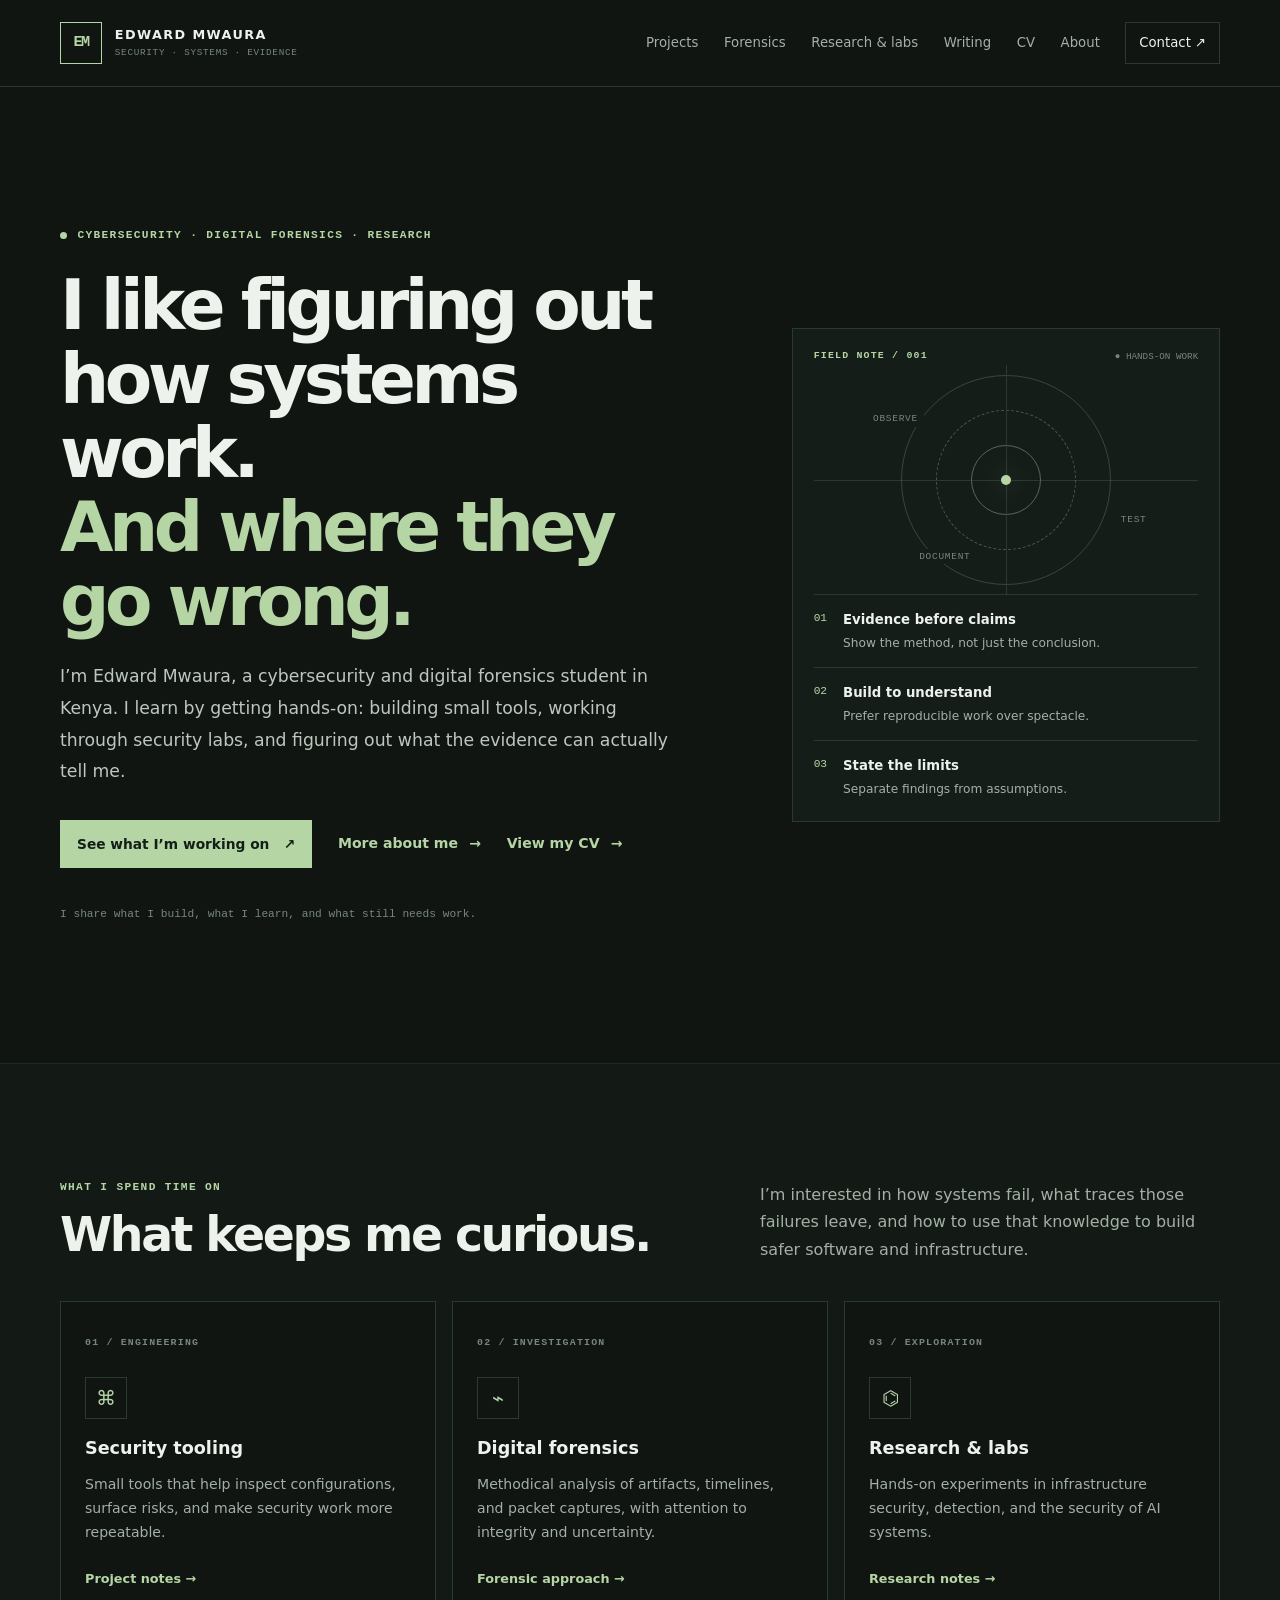
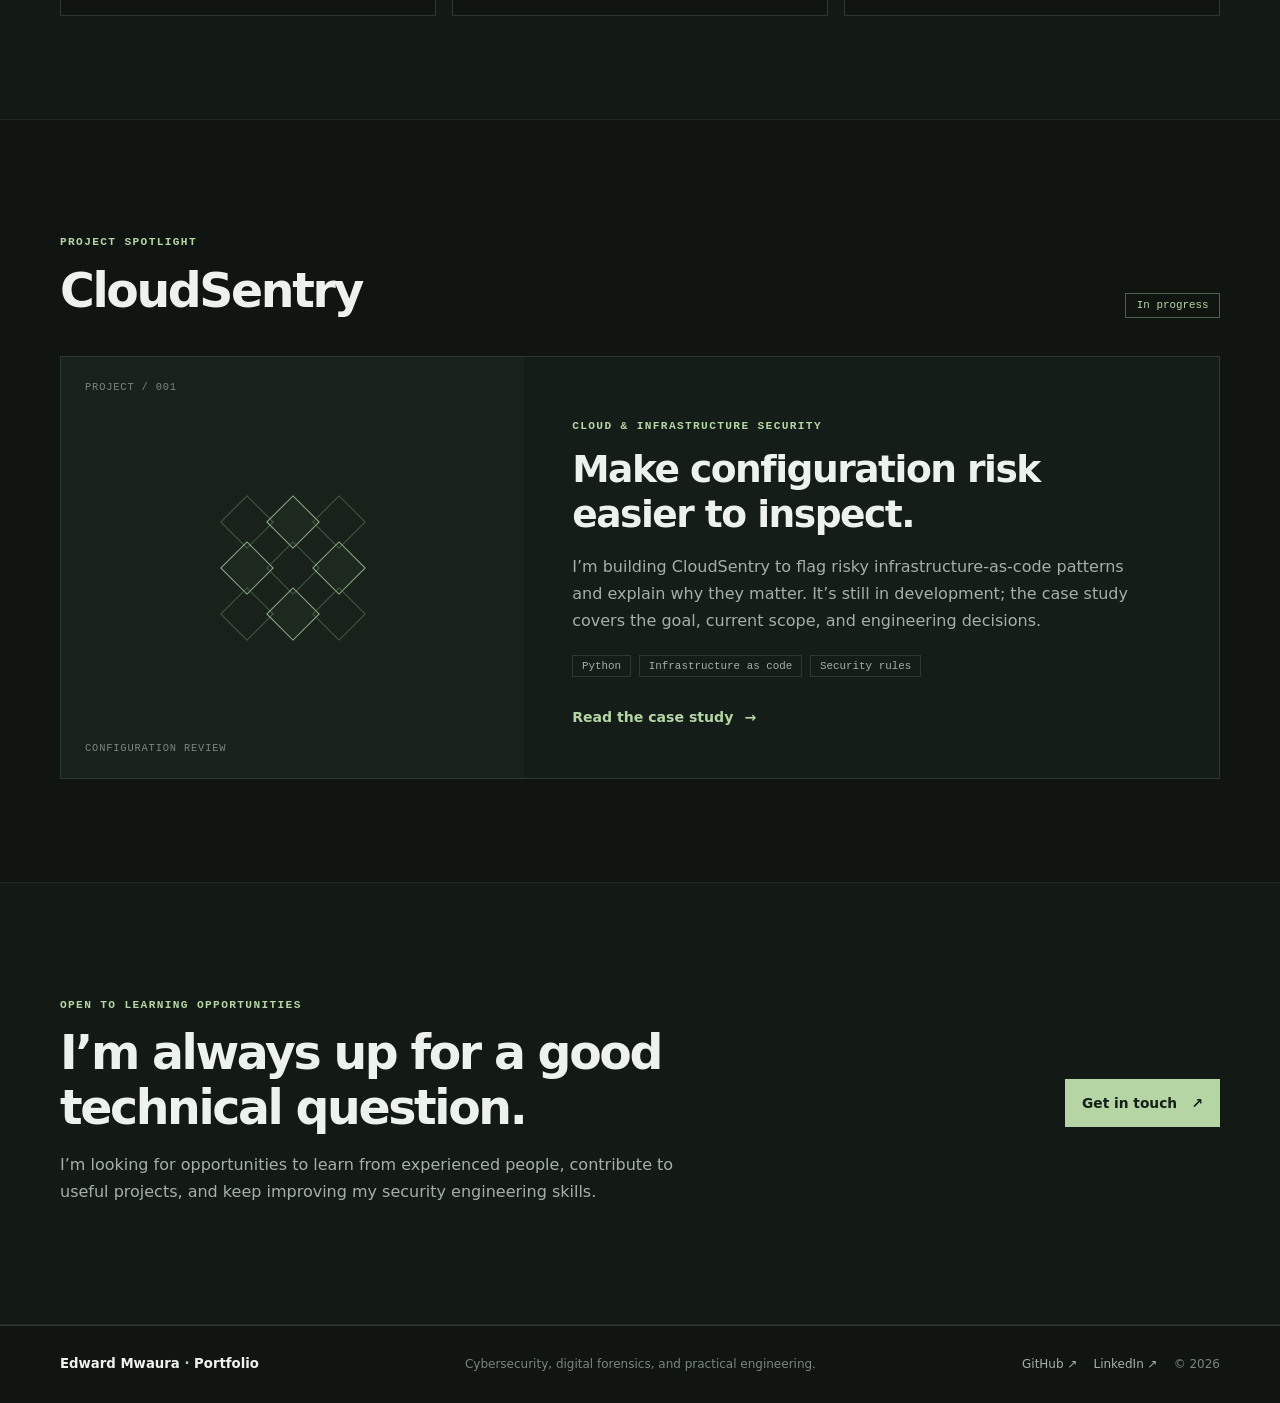
==== index.html @ 113e2002 "Make homepage introduction more personal" ====
<!doctype html>
<html lang="en">
<head>
  <meta charset="utf-8">
  <meta name="viewport" content="width=device-width, initial-scale=1">
  <meta name="theme-color" content="#101512">
  <meta name="description" content="Edward Mwaura — cybersecurity and digital forensics. Practical security engineering, evidence-led investigation, and documented learning.">
  <title>Edward Mwaura — Cybersecurity & Digital Forensics</title>
  <link rel="icon" href="./assets/favicon.svg" type="image/svg+xml">
  <link rel="stylesheet" href="./assets/css/site.css">
  <script src="./assets/js/site.js" defer></script>
</head>
<body>
  <a class="skip-link" href="#main">Skip to content</a>
  <header class="site-header">
    <div class="container nav-wrap">
      <a class="wordmark" href="./index.html" aria-label="Edward Mwaura home"><span class="wordmark-mark">EM</span><span>EDWARD MWAURA<small>SECURITY · SYSTEMS · EVIDENCE</small></span></a>
      <nav class="site-nav" aria-label="Main navigation">
        <a href="./projects/index.html">Projects</a><a href="./digital-forensics/index.html">Forensics</a><a href="./research/index.html">Research & labs</a><a href="./writing/index.html">Writing</a><a href="./resume.html">CV</a><a href="./about.html">About</a><a class="nav-contact" href="./contact.html">Contact <span aria-hidden="true">↗</span></a>
      </nav>
    </div>
  </header>
  <main id="main">
    <section class="hero container">
      <div class="hero-copy">
        <p class="eyebrow"><span class="status-dot"></span> CYBERSECURITY · DIGITAL FORENSICS · RESEARCH</p>
        <h1>I like figuring out how systems work.<br><span>And where they go wrong.</span></h1>
        <p class="hero-lede">I’m Edward Mwaura, a cybersecurity and digital forensics student in Kenya. I learn by getting hands-on: building small tools, working through security labs, and figuring out what the evidence can actually tell me.</p>
        <div class="hero-actions"><a class="button button-primary" href="./projects/index.html">See what I’m working on <span aria-hidden="true">↗</span></a><a class="text-link" href="./about.html">More about me <span aria-hidden="true">→</span></a><a class="text-link" href="./resume.html">View my CV <span aria-hidden="true">→</span></a></div>
        <p class="hero-note">I share what I build, what I learn, and what still needs work.</p>
      </div>
      <aside class="hero-aside" aria-label="Working principles">
        <div class="aside-top"><span class="eyebrow">FIELD NOTE / 001</span><span class="live-mark">● HANDS-ON WORK</span></div>
        <div class="signal-art" aria-hidden="true"><div class="signal-ring ring-one"></div><div class="signal-ring ring-two"></div><div class="signal-ring ring-three"></div><div class="signal-core"></div><span class="signal-label label-a">OBSERVE</span><span class="signal-label label-b">TEST</span><span class="signal-label label-c">DOCUMENT</span></div>
        <div class="principles"><div><span>01</span><p><strong>Evidence before claims</strong><small>Show the method, not just the conclusion.</small></p></div><div><span>02</span><p><strong>Build to understand</strong><small>Prefer reproducible work over spectacle.</small></p></div><div><span>03</span><p><strong>State the limits</strong><small>Separate findings from assumptions.</small></p></div></div>
      </aside>
    </section>
    <section class="section section-quiet"><div class="container">
      <div class="section-heading"><div><p class="eyebrow">WHAT I SPEND TIME ON</p><h2>What keeps me curious.</h2></div><p class="section-intro">I’m interested in how systems fail, what traces those failures leave, and how to use that knowledge to build safer software and infrastructure.</p></div>
      <div class="focus-grid">
        <article class="focus-card"><span class="card-index">01 / ENGINEERING</span><div class="focus-icon" aria-hidden="true">⌘</div><h3>Security tooling</h3><p>Small tools that help inspect configurations, surface risks, and make security work more repeatable.</p><a href="./projects/index.html">Project notes <span aria-hidden="true">→</span></a></article>
        <article class="focus-card"><span class="card-index">02 / INVESTIGATION</span><div class="focus-icon" aria-hidden="true">⌁</div><h3>Digital forensics</h3><p>Methodical analysis of artifacts, timelines, and packet captures, with attention to integrity and uncertainty.</p><a href="./digital-forensics/index.html">Forensic approach <span aria-hidden="true">→</span></a></article>
        <article class="focus-card"><span class="card-index">03 / EXPLORATION</span><div class="focus-icon" aria-hidden="true">⌬</div><h3>Research & labs</h3><p>Hands-on experiments in infrastructure security, detection, and the security of AI systems.</p><a href="./research/index.html">Research notes <span aria-hidden="true">→</span></a></article>
      </div>
    </div></section>
    <section class="section container"><div class="section-heading"><div><p class="eyebrow">PROJECT SPOTLIGHT</p><h2>CloudSentry</h2></div><span class="pill pill-progress">In progress</span></div>
      <div class="project-feature"><div class="feature-index"><span>PROJECT / 001</span><div class="feature-symbol" aria-hidden="true"><span></span><span></span><span></span><span></span><span></span><span></span><span></span><span></span><span></span></div><span>CONFIGURATION REVIEW</span></div><div class="feature-copy"><p class="eyebrow">CLOUD & INFRASTRUCTURE SECURITY</p><h3>Make configuration risk easier to inspect.</h3><p>I’m building CloudSentry to flag risky infrastructure-as-code patterns and explain why they matter. It’s still in development; the case study covers the goal, current scope, and engineering decisions.</p><div class="tag-list"><span>Python</span><span>Infrastructure as code</span><span>Security rules</span></div><a class="text-link" href="./projects/cloudsentry.html">Read the case study <span aria-hidden="true">→</span></a></div></div>
    </section>
    <section class="section section-quiet"><div class="container closing-band"><div><p class="eyebrow">OPEN TO LEARNING OPPORTUNITIES</p><h2>I’m always up for a good technical question.</h2><p>I’m looking for opportunities to learn from experienced people, contribute to useful projects, and keep improving my security engineering skills.</p></div><a class="button button-primary" href="./contact.html">Get in touch <span aria-hidden="true">↗</span></a></div></section>
  </main>
  <footer class="site-footer"><div class="container footer-inner"><a class="footer-name" href="./index.html">Edward Mwaura <span>·</span> Portfolio</a><p>Cybersecurity, digital forensics, and practical engineering.</p><div class="footer-links"><a href="https://github.com/HuginnsHammer" rel="me">GitHub ↗</a><a href="https://www.linkedin.com/in/edwardmugo" rel="me">LinkedIn ↗</a><span>© <span data-year>2026</span></span></div></div></footer>
</body>
</html>
---- assets/css/site.css ----
:root{color-scheme:dark;--bg:#101512;--panel:#151d18;--panel-2:#1a241e;--line:#2b3930;--text:#edf2ec;--muted:#a4b0a6;--quiet:#78877c;--accent:#b5d5a5;--accent-strong:#d3e9c6;--ink:#142017;--max:1160px;--radius:4px;--font:ui-sans-serif,system-ui,-apple-system,BlinkMacSystemFont,"Segoe UI",sans-serif;--mono:ui-monospace,SFMono-Regular,Consolas,"Liberation Mono",monospace}*{box-sizing:border-box}html{scroll-behavior:smooth;scroll-padding-top:6rem}body{margin:0;background:var(--bg);color:var(--text);font-family:var(--font);font-size:16px;line-height:1.7;-webkit-font-smoothing:antialiased}a{color:var(--accent);text-decoration-thickness:1px;text-underline-offset:4px}a:hover{color:var(--accent-strong)}a:focus-visible,button:focus-visible{outline:3px solid var(--accent);outline-offset:4px}.container{width:min(calc(100% - 3rem),var(--max));margin-inline:auto}.skip-link{position:absolute;left:1rem;top:-5rem;z-index:100;background:var(--accent);color:var(--ink);padding:.7rem 1rem}.skip-link:focus{top:1rem}.site-header{border-bottom:1px solid var(--line);background:rgba(16,21,18,.96)}.nav-wrap{min-height:86px;display:flex;align-items:center;justify-content:space-between;gap:2rem}.wordmark{display:flex;align-items:center;gap:.8rem;text-decoration:none;color:var(--text);font-size:.8rem;font-weight:800;letter-spacing:.11em;line-height:1.4}.wordmark-mark{display:grid;place-items:center;width:42px;height:42px;border:1px solid var(--accent);color:var(--accent);font-family:var(--mono);font-size:.95rem;letter-spacing:-.1em}.wordmark small{display:block;margin-top:.25rem;color:var(--quiet);font-family:var(--mono);font-size:.58rem;font-weight:500;letter-spacing:.08em}.site-nav{display:flex;align-items:center;gap:clamp(.8rem,2vw,1.6rem);flex-wrap:wrap}.site-nav a{font-size:.83rem;color:var(--muted);text-decoration:none;white-space:nowrap}.site-nav a:hover,.site-nav a[aria-current=page]{color:var(--accent)}.site-nav .nav-contact{border:1px solid var(--line);padding:.55rem .8rem;color:var(--text)}.hero{display:grid;grid-template-columns:minmax(0,1.2fr) minmax(300px,.8fr);gap:clamp(3rem,7vw,7rem);align-items:center;padding-block:clamp(5rem,10vw,8.5rem)}.eyebrow,.card-index{font-family:var(--mono);font-size:.7rem;letter-spacing:.12em;color:var(--accent);font-weight:600}.hero .eyebrow{display:flex;align-items:center;gap:.65rem}.status-dot{width:7px;height:7px;border-radius:50%;background:var(--accent);display:inline-block}.hero h1{font-size:clamp(2.8rem,5.4vw,5rem);line-height:1.07;letter-spacing:-.065em;font-weight:650;margin:1.5rem 0 1.35rem}.hero h1 span{color:var(--accent)}.hero-lede{max-width:620px;color:#bdc7be;font-size:1.08rem;line-height:1.85}.hero-actions{display:flex;align-items:center;gap:1.6rem;flex-wrap:wrap;margin-top:2rem}.button{display:inline-flex;align-items:center;justify-content:center;gap:.9rem;min-height:48px;padding:.7rem 1rem;border:1px solid var(--line);text-decoration:none;font-size:.86rem;font-weight:700}.button-primary{background:var(--accent);color:var(--ink);border-color:var(--accent)}.button-primary:hover{background:var(--accent-strong);color:var(--ink)}.text-link{display:inline-flex;gap:.7rem;align-items:center;font-size:.88rem;font-weight:650;text-decoration:none}.hero-note{font-family:var(--mono);font-size:.7rem;color:var(--quiet);margin-top:2.3rem;max-width:450px}.hero-aside{border:1px solid var(--line);background:var(--panel);padding:1.2rem 1.3rem 1.35rem;position:relative;overflow:hidden}.aside-top{display:flex;align-items:center;justify-content:space-between;gap:1rem}.aside-top .eyebrow{font-size:.62rem}.live-mark{font-family:var(--mono);font-size:.58rem;color:var(--quiet)}.signal-art{height:230px;position:relative;display:grid;place-items:center;border-bottom:1px solid var(--line);overflow:hidden}.signal-art:before,.signal-art:after{content:"";position:absolute;background:var(--line)}.signal-art:before{height:1px;left:0;right:0;top:50%}.signal-art:after{width:1px;top:0;bottom:0;left:50%}.signal-ring{position:absolute;aspect-ratio:1;border:1px solid #526a55;border-radius:50%}.ring-one{width:70px}.ring-two{width:140px;border-style:dashed;opacity:.8}.ring-three{width:210px;opacity:.55}.signal-core{width:10px;height:10px;background:var(--accent);border-radius:50%;z-index:1;box-shadow:0 0 24px #b5d5a555}.signal-label{position:absolute;font: .59rem var(--mono);letter-spacing:.08em;color:var(--quiet);background:var(--panel);padding:.15rem .35rem;z-index:2}.label-a{top:20%;left:14%}.label-b{top:64%;right:12%}.label-c{bottom:13%;left:26%}.principles>div{display:flex;gap:1rem;padding:.85rem 0;border-bottom:1px solid var(--line)}.principles>div:last-child{border-bottom:0;padding-bottom:0}.principles>div>span{font: .7rem var(--mono);color:var(--accent);padding-top:.2rem}.principles p{margin:0}.principles strong,.principles small{display:block}.principles strong{font-size:.83rem;font-weight:650}.principles small{color:var(--muted);font-size:.76rem;margin-top:.1rem}.section{padding-block:clamp(4rem,8vw,7rem)}.section-quiet{background:#131a15;border-block:1px solid #202a23}.section-heading{display:flex;align-items:end;justify-content:space-between;gap:2rem;margin-bottom:2.4rem}.section-heading h2,.closing-band h2,.page-title{font-size:clamp(2rem,3.7vw,3.25rem);line-height:1.15;letter-spacing:-.05em;margin:.5rem 0 0;font-weight:620}.section-intro{max-width:460px;color:var(--muted);margin:0}.focus-grid{display:grid;grid-template-columns:repeat(3,minmax(0,1fr));gap:1rem}.focus-card{border:1px solid var(--line);padding:1.5rem;background:var(--bg);min-height:280px}.card-index{font-size:.62rem;color:var(--quiet)}.focus-icon{display:grid;place-items:center;width:42px;height:42px;margin:1.5rem 0 .9rem;border:1px solid var(--line);color:var(--accent);font:1.25rem var(--mono)}.focus-card h3{margin:0;font-size:1.1rem}.focus-card p{font-size:.88rem;color:var(--muted);margin:.6rem 0 1.2rem}.focus-card a{font-size:.8rem;text-decoration:none;font-weight:650}.pill{display:inline-flex;padding:.35rem .65rem;border:1px solid var(--line);font: .68rem var(--mono);white-space:nowrap}.pill-progress{color:var(--accent);border-color:#496347}.project-feature{display:grid;grid-template-columns:.8fr 1.2fr;border:1px solid var(--line);background:var(--panel)}.feature-index{display:flex;flex-direction:column;justify-content:space-between;min-height:320px;padding:1.5rem;background:#18221b;color:var(--quiet);font: .65rem var(--mono);letter-spacing:.08em}.feature-symbol{display:grid;grid-template-columns:repeat(3,38px);gap:8px;align-content:center;justify-content:center;flex:1}.feature-symbol span{width:38px;height:38px;border:1px solid #526b53;transform:rotate(45deg);opacity:.8}.feature-symbol span:nth-child(2n){border-color:var(--accent);background:#b5d5a50b}.feature-copy{padding:clamp(1.5rem,4vw,3rem)}.feature-copy h3{font-size:clamp(1.6rem,3vw,2.35rem);line-height:1.2;letter-spacing:-.04em;margin:.6rem 0 1rem;max-width:500px}.feature-copy>p:not(.eyebrow){color:var(--muted);max-width:580px}.tag-list{display:flex;gap:.5rem;flex-wrap:wrap;margin:1.3rem 0 1.6rem}.tag-list span{border:1px solid var(--line);padding:.25rem .55rem;color:var(--muted);font: .68rem var(--mono)}.closing-band{display:flex;justify-content:space-between;align-items:center;gap:3rem}.closing-band>div{max-width:700px}.closing-band p:not(.eyebrow){color:var(--muted);max-width:650px}.site-footer{border-top:1px solid var(--line);padding:1.7rem 0}.footer-inner{display:flex;justify-content:space-between;align-items:center;gap:1rem;flex-wrap:wrap}.footer-name{color:var(--text);text-decoration:none;font-size:.83rem;font-weight:700}.footer-name span{color:var(--accent)}.footer-inner p,.footer-links{color:var(--quiet);font-size:.75rem;margin:0}.footer-links{display:flex;gap:1rem;align-items:center}.footer-links a{color:var(--muted);text-decoration:none}.page-hero{padding-block:clamp(4rem,8vw,7rem) 3rem;border-bottom:1px solid var(--line)}.page-hero .eyebrow{margin:0}.page-title{max-width:850px;margin:.8rem 0 1.2rem;font-size:clamp(2.5rem,5.2vw,4.5rem)}.page-lede{font-size:1.05rem;max-width:760px;color:var(--muted);line-height:1.85}.breadcrumb{font: .7rem var(--mono);color:var(--quiet);margin-bottom:1.2rem}.breadcrumb a{color:var(--muted)}.content-section{padding-block:3rem 5rem}.content-grid{display:grid;grid-template-columns:minmax(0,1.6fr) minmax(230px,.7fr);gap:clamp(2rem,6vw,5rem)}.prose{max-width:760px}.prose h2{font-size:1.55rem;letter-spacing:-.035em;margin:2.5rem 0 .75rem}.prose h2:first-child{margin-top:0}.prose h3{font-size:1.1rem;margin:1.8rem 0 .5rem}.prose p,.prose li{color:#bac5bc}.prose ul,.prose ol{padding-left:1.3rem}.prose li{padding:.2rem 0}.prose strong{color:var(--text)}.note-box,.side-card{border:1px solid var(--line);background:var(--panel);padding:1.2rem}.note-box{border-left:2px solid var(--accent);margin:1.5rem 0}.note-box p{margin:.25rem 0;color:var(--muted);font-size:.9rem}.note-box strong{color:var(--text)}.side-card{margin-bottom:1rem}.side-card h3{font: .68rem var(--mono);letter-spacing:.1em;color:var(--accent);margin:0 0 .8rem}.side-card p,.side-card li{font-size:.84rem;color:var(--muted)}.side-card ul{padding-left:1.1rem;margin:.4rem 0}.side-card a{overflow-wrap:anywhere}.listing{display:grid;gap:1rem}.listing-card{display:grid;grid-template-columns:minmax(0,1fr) auto;gap:1.5rem;padding:1.5rem;border:1px solid var(--line);background:var(--panel);align-items:start}.listing-card h2{font-size:1.25rem;letter-spacing:-.025em;margin:.35rem 0}.listing-card p{color:var(--muted);margin:.4rem 0 1rem;font-size:.9rem;max-width:720px}.listing-card .text-link{font-size:.8rem}.meta-line{font: .66rem var(--mono);letter-spacing:.06em;color:var(--quiet)}.status-note{font: .65rem var(--mono);color:var(--accent);border:1px solid #496347;padding:.3rem .5rem;white-space:nowrap}.two-col{display:grid;grid-template-columns:repeat(2,minmax(0,1fr));gap:1rem}.simple-card{padding:1.5rem;border:1px solid var(--line);background:var(--panel)}.simple-card h2,.simple-card h3{margin:.5rem 0;font-size:1.15rem}.simple-card p{font-size:.9rem;color:var(--muted)}.contact-list{display:grid;gap:.75rem;margin-top:2rem}.contact-row{display:flex;justify-content:space-between;align-items:center;gap:1rem;padding:1rem 1.1rem;border:1px solid var(--line);background:var(--panel);text-decoration:none}.contact-row strong{color:var(--text)}.contact-row span{color:var(--quiet);font: .7rem var(--mono)}.contact-row:hover{border-color:var(--accent)}.plain-list{list-style:none;padding:0!important}.plain-list li{border-bottom:1px solid var(--line);padding:.75rem 0}.plain-list li:last-child{border:0}.muted{color:var(--muted)}.small-note{font-size:.8rem;color:var(--quiet)}.rule{border:0;border-top:1px solid var(--line);margin:2rem 0}.page-end{padding:2rem 0 4rem}.page-end a{font-size:.85rem}.sr-only{position:absolute;width:1px;height:1px;padding:0;margin:-1px;overflow:hidden;clip:rect(0,0,0,0);white-space:nowrap;border:0}
@media(max-width:900px){.nav-wrap{align-items:flex-start;padding-block:1rem;flex-direction:column;gap:.8rem}.site-nav{gap:.7rem 1.1rem}.hero{grid-template-columns:1fr;gap:2.5rem;padding-block:4.5rem}.hero-aside{max-width:600px}.section-heading{align-items:flex-start;flex-direction:column;gap:.8rem}.project-feature{grid-template-columns:.55fr 1fr}.feature-index{min-height:300px}.content-grid{grid-template-columns:1fr}.content-aside{display:grid;grid-template-columns:repeat(2,minmax(0,1fr));gap:1rem}.side-card{margin:0}}
@media(max-width:620px){.container{width:min(calc(100% - 2rem),var(--max))}.wordmark{font-size:.72rem}.wordmark small{font-size:.52rem}.site-nav{gap:.6rem .9rem}.site-nav a{font-size:.78rem}.site-nav .nav-contact{padding:.35rem .5rem}.hero{padding-block:3.5rem}.hero h1{font-size:clamp(2.45rem,11vw,3.7rem)}.hero-lede{font-size:1rem}.hero-actions{align-items:flex-start;flex-direction:column;gap:1rem}.signal-art{height:200px}.focus-grid,.two-col{grid-template-columns:1fr}.focus-card{min-height:0}.project-feature{grid-template-columns:1fr}.feature-index{min-height:190px}.feature-symbol{grid-template-columns:repeat(3,28px);gap:7px}.feature-symbol span{width:28px;height:28px}.closing-band{align-items:flex-start;flex-direction:column;gap:1rem}.footer-inner{align-items:flex-start;flex-direction:column}.content-aside{grid-template-columns:1fr}.listing-card{grid-template-columns:1fr;gap:.7rem}.listing-card .status-note{justify-self:start}.page-title{font-size:clamp(2.4rem,10vw,3.5rem)}.contact-row{align-items:flex-start;flex-direction:column;gap:.3rem}}
@media(prefers-reduced-motion:reduce){html{scroll-behavior:auto}*,*::before,*::after{animation-duration:.01ms!important;animation-iteration-count:1!important;transition-duration:.01ms!important}}
@media(forced-colors:active){.button-primary{border:2px solid ButtonText}.signal-ring,.focus-icon,.wordmark-mark{border:1px solid CanvasText}}

/* CV page and clean print layout */
.resume-actions{display:flex;gap:.75rem;flex-wrap:wrap;margin:1.5rem 0 2rem}.resume-header{border-bottom:1px solid var(--line);padding-bottom:1.5rem;margin-bottom:1.5rem}.resume-header h1{font-size:clamp(2.5rem,5vw,4rem);line-height:1.05;letter-spacing:-.06em;margin:.4rem 0}.resume-subtitle{color:var(--accent);font-weight:600}.resume-meta{display:flex;flex-wrap:wrap;gap:.5rem 1.2rem;color:var(--muted);font-size:.85rem}.resume-section{margin:2rem 0}.resume-section h2{font-size:1rem;text-transform:uppercase;letter-spacing:.1em;color:var(--accent);border-bottom:1px solid var(--line);padding-bottom:.55rem}.resume-item{margin:1rem 0}.resume-item h3{margin:0;font-size:1rem}.resume-item p{margin:.25rem 0;color:var(--muted)}.resume-tags{display:flex;flex-wrap:wrap;gap:.5rem}.resume-tags span{border:1px solid var(--line);padding:.25rem .55rem;font-size:.8rem;color:var(--muted)}.print-only{display:none}
@media print{ :root{color-scheme:light;--bg:#fff;--panel:#fff;--panel-2:#fff;--line:#cbd2cc;--text:#172019;--muted:#39453c;--quiet:#526056;--accent:#244b2c;--accent-strong:#244b2c;--ink:#fff}body{background:#fff;color:#172019;font-size:10.5pt;line-height:1.45;-webkit-print-color-adjust:exact;print-color-adjust:exact}.site-header,.site-footer,.skip-link,.resume-actions,.page-hero .eyebrow{display:none!important}.container{width:100%;max-width:none}.page-hero{padding:0;border:0}.page-title{font-size:24pt}.page-lede{font-size:10.5pt;color:#39453c}.content-section{padding:0}.content-grid{display:block}.resume-header{padding-bottom:.6rem;margin-bottom:.6rem}.resume-header h1{font-size:26pt}.resume-section{margin:1rem 0}.resume-section h2{font-size:10pt}.resume-item{margin:.6rem 0;break-inside:avoid}.resume-tags span{padding:.1rem .3rem}.print-only{display:block}a{color:#172019;text-decoration:none}a[href^="http"]:after{content:""}ul{margin:.35rem 0}.prose p,.prose li{color:#28332b}}
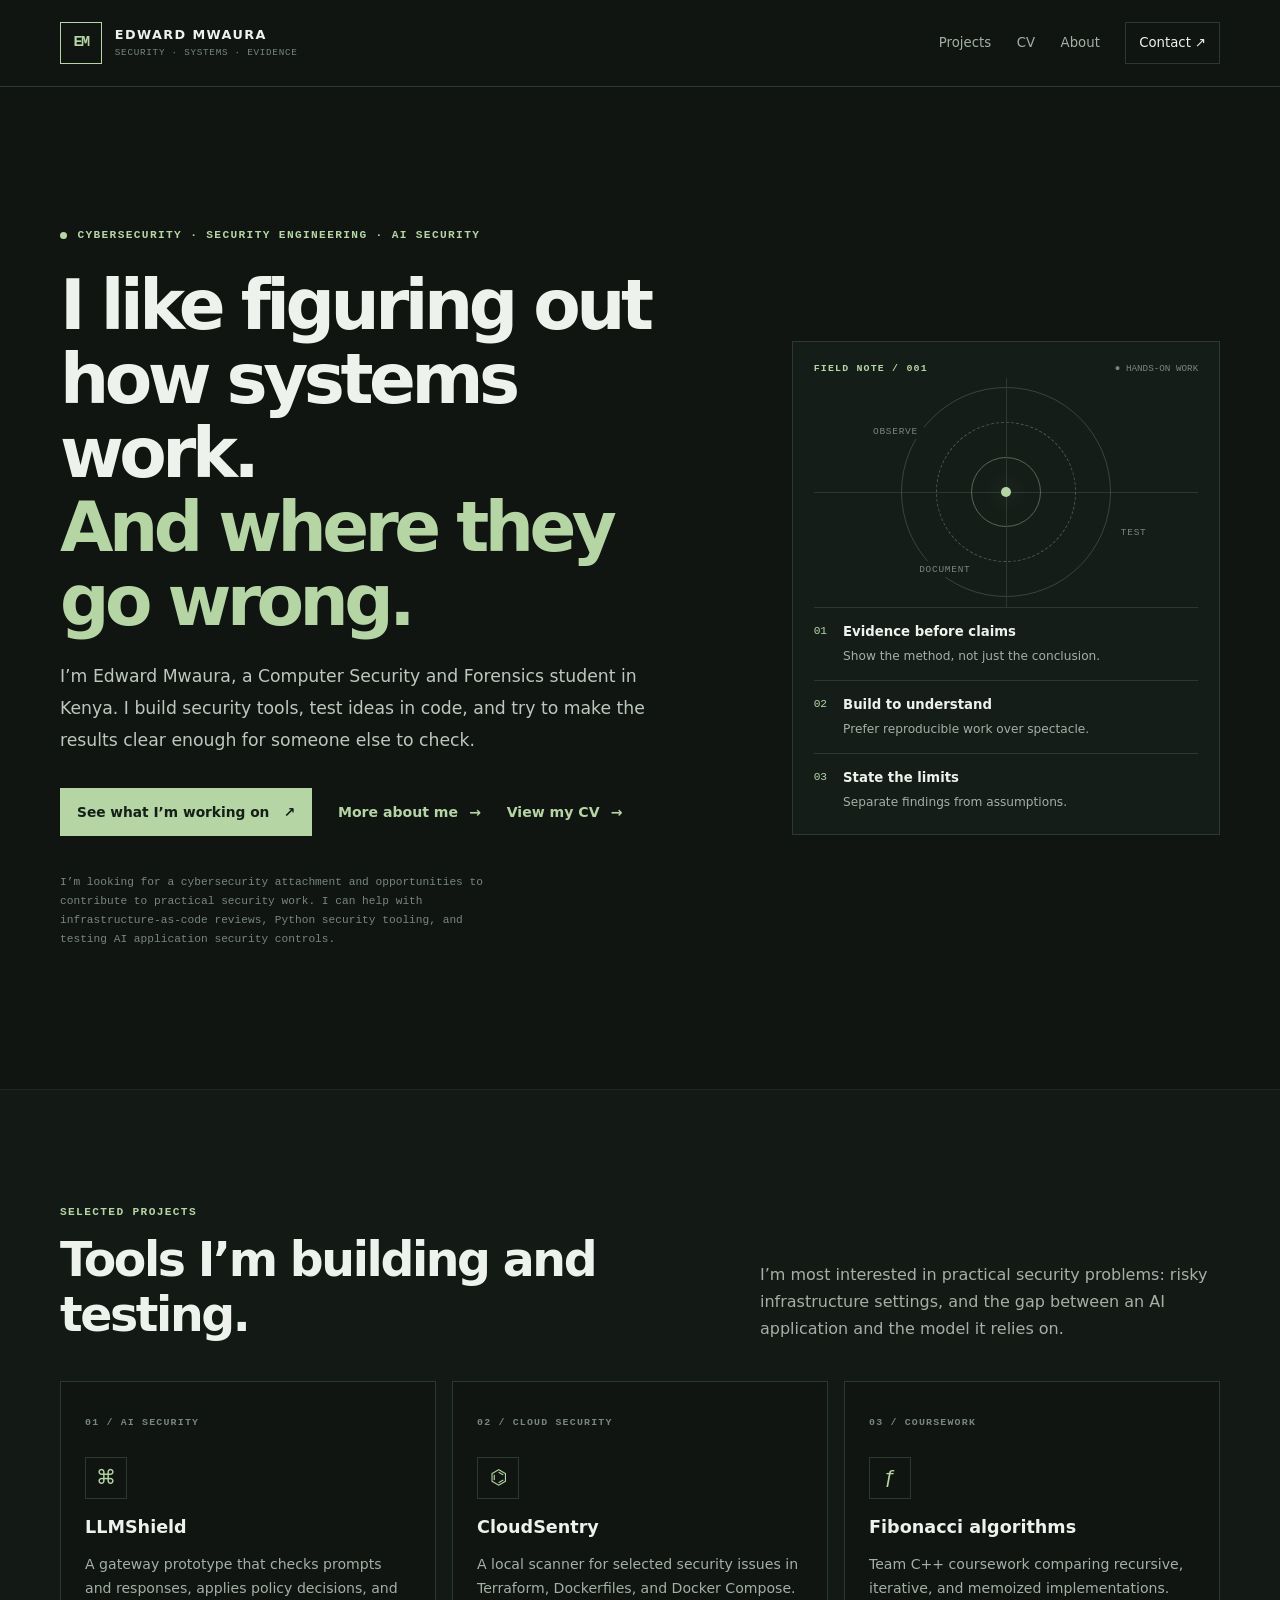
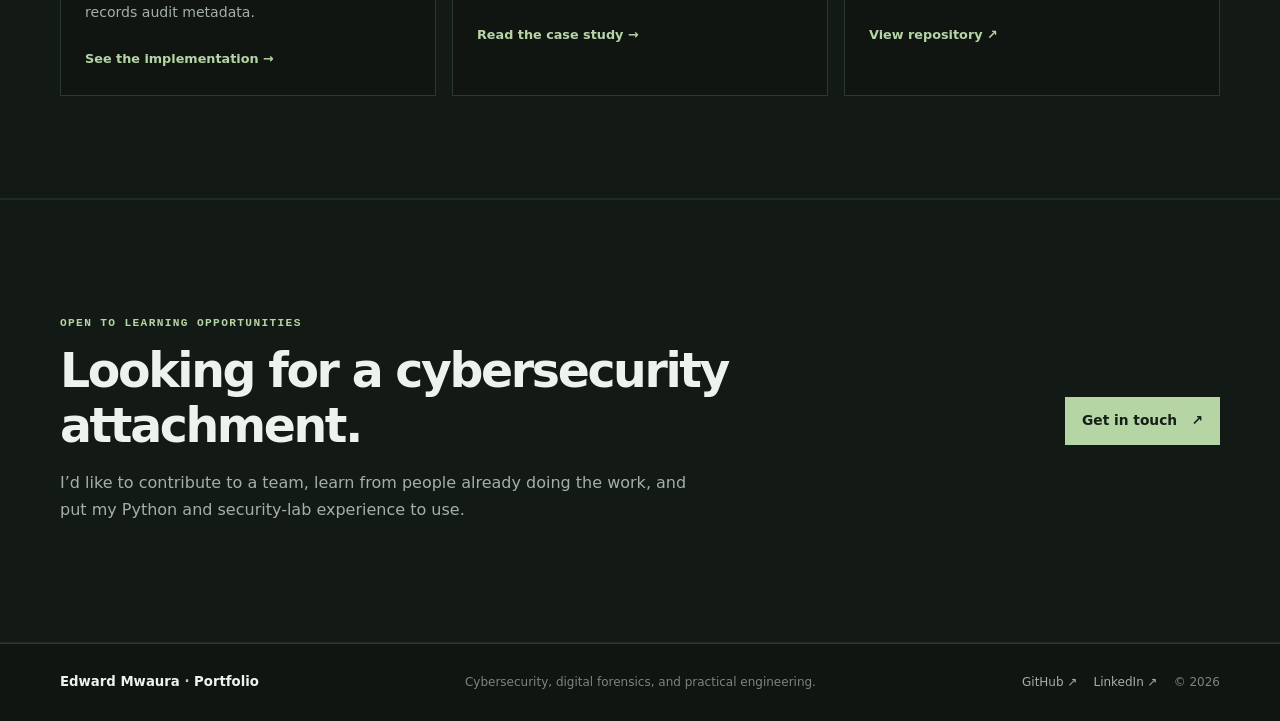
==== commit 7c62be50: "Refocus homepage on real projects and attachment goal" ====
--- a/index.html
+++ b/index.html
@@ -16,18 +16,18 @@
     <div class="container nav-wrap">
       <a class="wordmark" href="./index.html" aria-label="Edward Mwaura home"><span class="wordmark-mark">EM</span><span>EDWARD MWAURA<small>SECURITY · SYSTEMS · EVIDENCE</small></span></a>
       <nav class="site-nav" aria-label="Main navigation">
-        <a href="./projects/index.html">Projects</a><a href="./digital-forensics/index.html">Forensics</a><a href="./research/index.html">Research & labs</a><a href="./writing/index.html">Writing</a><a href="./resume.html">CV</a><a href="./about.html">About</a><a class="nav-contact" href="./contact.html">Contact <span aria-hidden="true">↗</span></a>
+        <a href="./projects/index.html">Projects</a><a href="./resume.html">CV</a><a href="./about.html">About</a><a class="nav-contact" href="./contact.html">Contact <span aria-hidden="true">↗</span></a>
       </nav>
     </div>
   </header>
   <main id="main">
     <section class="hero container">
       <div class="hero-copy">
-        <p class="eyebrow"><span class="status-dot"></span> CYBERSECURITY · DIGITAL FORENSICS · RESEARCH</p>
+        <p class="eyebrow"><span class="status-dot"></span> CYBERSECURITY · SECURITY ENGINEERING · AI SECURITY</p>
         <h1>I like figuring out how systems work.<br><span>And where they go wrong.</span></h1>
-        <p class="hero-lede">I’m Edward Mwaura, a cybersecurity and digital forensics student in Kenya. I learn by getting hands-on: building small tools, working through security labs, and figuring out what the evidence can actually tell me.</p>
+        <p class="hero-lede">I’m Edward Mwaura, a Computer Security and Forensics student in Kenya. I build security tools, test ideas in code, and try to make the results clear enough for someone else to check.</p>
         <div class="hero-actions"><a class="button button-primary" href="./projects/index.html">See what I’m working on <span aria-hidden="true">↗</span></a><a class="text-link" href="./about.html">More about me <span aria-hidden="true">→</span></a><a class="text-link" href="./resume.html">View my CV <span aria-hidden="true">→</span></a></div>
-        <p class="hero-note">I share what I build, what I learn, and what still needs work.</p>
+        <p class="hero-note">I’m looking for a cybersecurity attachment and opportunities to contribute to practical security work. I can help with infrastructure-as-code reviews, Python security tooling, and testing AI application security controls.</p>
       </div>
       <aside class="hero-aside" aria-label="Working principles">
         <div class="aside-top"><span class="eyebrow">FIELD NOTE / 001</span><span class="live-mark">● HANDS-ON WORK</span></div>
@@ -36,17 +36,14 @@
       </aside>
     </section>
     <section class="section section-quiet"><div class="container">
-      <div class="section-heading"><div><p class="eyebrow">WHAT I SPEND TIME ON</p><h2>What keeps me curious.</h2></div><p class="section-intro">I’m interested in how systems fail, what traces those failures leave, and how to use that knowledge to build safer software and infrastructure.</p></div>
+      <div class="section-heading"><div><p class="eyebrow">SELECTED PROJECTS</p><h2>Tools I’m building and testing.</h2></div><p class="section-intro">I’m most interested in practical security problems: risky infrastructure settings, and the gap between an AI application and the model it relies on.</p></div>
       <div class="focus-grid">
-        <article class="focus-card"><span class="card-index">01 / ENGINEERING</span><div class="focus-icon" aria-hidden="true">⌘</div><h3>Security tooling</h3><p>Small tools that help inspect configurations, surface risks, and make security work more repeatable.</p><a href="./projects/index.html">Project notes <span aria-hidden="true">→</span></a></article>
-        <article class="focus-card"><span class="card-index">02 / INVESTIGATION</span><div class="focus-icon" aria-hidden="true">⌁</div><h3>Digital forensics</h3><p>Methodical analysis of artifacts, timelines, and packet captures, with attention to integrity and uncertainty.</p><a href="./digital-forensics/index.html">Forensic approach <span aria-hidden="true">→</span></a></article>
-        <article class="focus-card"><span class="card-index">03 / EXPLORATION</span><div class="focus-icon" aria-hidden="true">⌬</div><h3>Research & labs</h3><p>Hands-on experiments in infrastructure security, detection, and the security of AI systems.</p><a href="./research/index.html">Research notes <span aria-hidden="true">→</span></a></article>
+        <article class="focus-card"><span class="card-index">01 / AI SECURITY</span><div class="focus-icon" aria-hidden="true">⌘</div><h3>LLMShield</h3><p>A gateway prototype that checks prompts and responses, applies policy decisions, and records audit metadata.</p><a href="./projects/llmshield.html">See the implementation <span aria-hidden="true">→</span></a></article>
+        <article class="focus-card"><span class="card-index">02 / CLOUD SECURITY</span><div class="focus-icon" aria-hidden="true">⌬</div><h3>CloudSentry</h3><p>A local scanner for selected security issues in Terraform, Dockerfiles, and Docker Compose.</p><a href="./projects/cloudsentry.html">Read the case study <span aria-hidden="true">→</span></a></article>
+        <article class="focus-card"><span class="card-index">03 / COURSEWORK</span><div class="focus-icon" aria-hidden="true">ƒ</div><h3>Fibonacci algorithms</h3><p>Team C++ coursework comparing recursive, iterative, and memoized implementations.</p><a href="https://github.com/HuginnsHammer/BCSF-group4-fibonacci-series-data-structures">View repository <span aria-hidden="true">↗</span></a></article>
       </div>
     </div></section>
-    <section class="section container"><div class="section-heading"><div><p class="eyebrow">PROJECT SPOTLIGHT</p><h2>CloudSentry</h2></div><span class="pill pill-progress">In progress</span></div>
-      <div class="project-feature"><div class="feature-index"><span>PROJECT / 001</span><div class="feature-symbol" aria-hidden="true"><span></span><span></span><span></span><span></span><span></span><span></span><span></span><span></span><span></span></div><span>CONFIGURATION REVIEW</span></div><div class="feature-copy"><p class="eyebrow">CLOUD & INFRASTRUCTURE SECURITY</p><h3>Make configuration risk easier to inspect.</h3><p>I’m building CloudSentry to flag risky infrastructure-as-code patterns and explain why they matter. It’s still in development; the case study covers the goal, current scope, and engineering decisions.</p><div class="tag-list"><span>Python</span><span>Infrastructure as code</span><span>Security rules</span></div><a class="text-link" href="./projects/cloudsentry.html">Read the case study <span aria-hidden="true">→</span></a></div></div>
-    </section>
-    <section class="section section-quiet"><div class="container closing-band"><div><p class="eyebrow">OPEN TO LEARNING OPPORTUNITIES</p><h2>I’m always up for a good technical question.</h2><p>I’m looking for opportunities to learn from experienced people, contribute to useful projects, and keep improving my security engineering skills.</p></div><a class="button button-primary" href="./contact.html">Get in touch <span aria-hidden="true">↗</span></a></div></section>
+    <section class="section section-quiet"><div class="container closing-band"><div><p class="eyebrow">OPEN TO LEARNING OPPORTUNITIES</p><h2>Looking for a cybersecurity attachment.</h2><p>I’d like to contribute to a team, learn from people already doing the work, and put my Python and security-lab experience to use.</p></div><a class="button button-primary" href="./contact.html">Get in touch <span aria-hidden="true">↗</span></a></div></section>
   </main>
   <footer class="site-footer"><div class="container footer-inner"><a class="footer-name" href="./index.html">Edward Mwaura <span>·</span> Portfolio</a><p>Cybersecurity, digital forensics, and practical engineering.</p><div class="footer-links"><a href="https://github.com/HuginnsHammer" rel="me">GitHub ↗</a><a href="https://www.linkedin.com/in/edwardmugo" rel="me">LinkedIn ↗</a><span>© <span data-year>2026</span></span></div></div></footer>
 </body>
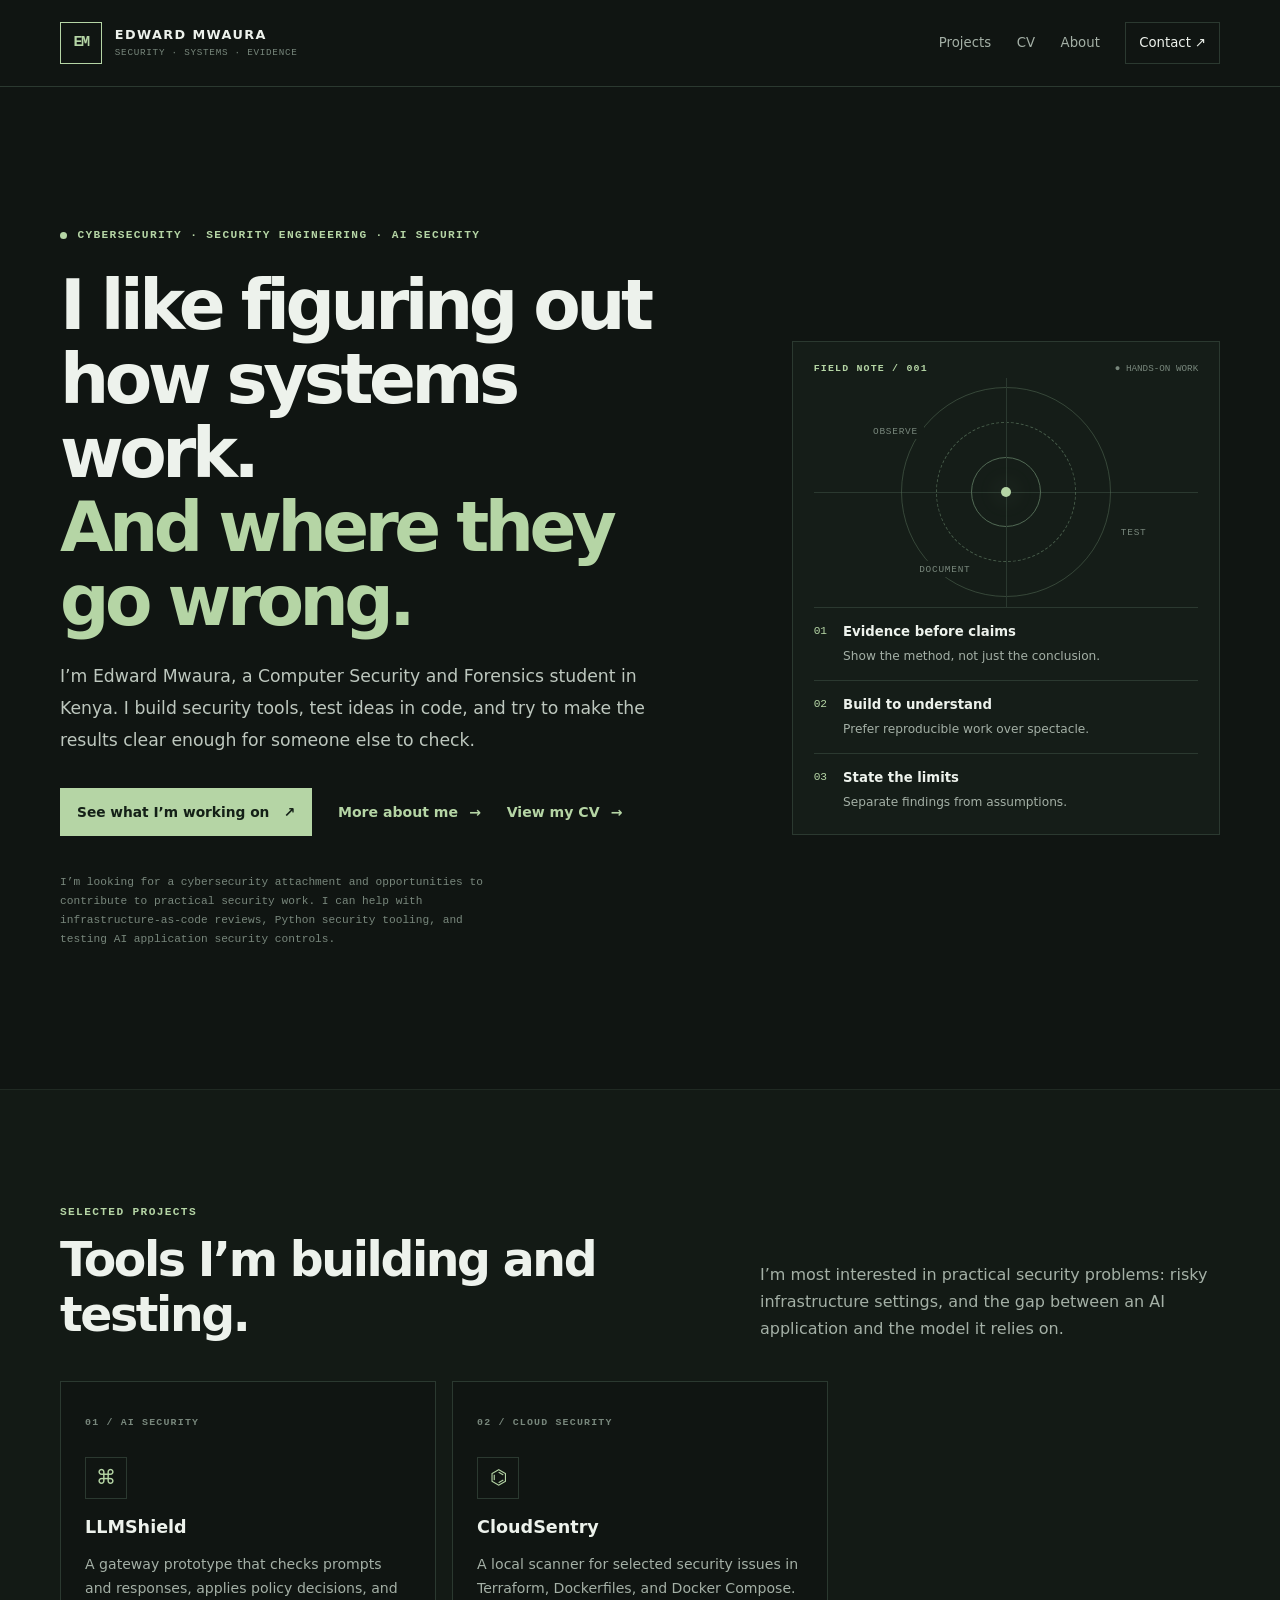
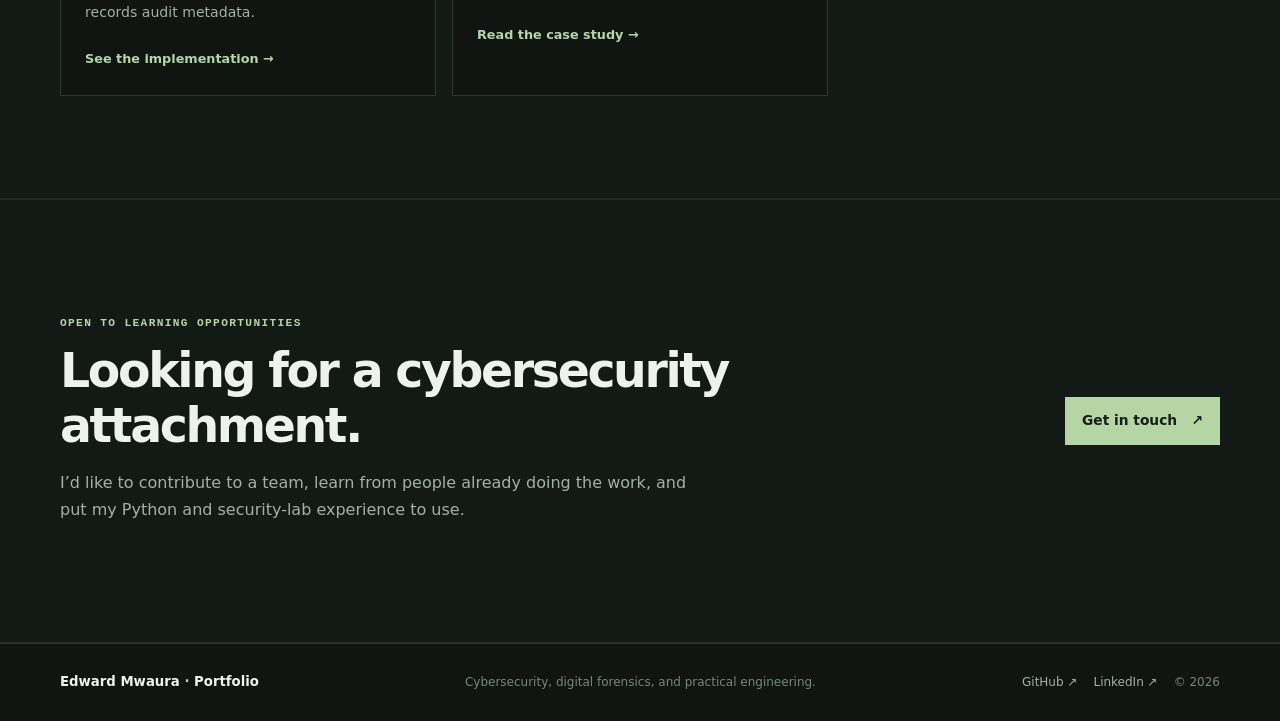
==== commit 3762990f: "Show only selected security projects on homepage" ====
--- a/index.html
+++ b/index.html
@@ -40,7 +40,6 @@
       <div class="focus-grid">
         <article class="focus-card"><span class="card-index">01 / AI SECURITY</span><div class="focus-icon" aria-hidden="true">⌘</div><h3>LLMShield</h3><p>A gateway prototype that checks prompts and responses, applies policy decisions, and records audit metadata.</p><a href="./projects/llmshield.html">See the implementation <span aria-hidden="true">→</span></a></article>
         <article class="focus-card"><span class="card-index">02 / CLOUD SECURITY</span><div class="focus-icon" aria-hidden="true">⌬</div><h3>CloudSentry</h3><p>A local scanner for selected security issues in Terraform, Dockerfiles, and Docker Compose.</p><a href="./projects/cloudsentry.html">Read the case study <span aria-hidden="true">→</span></a></article>
-        <article class="focus-card"><span class="card-index">03 / COURSEWORK</span><div class="focus-icon" aria-hidden="true">ƒ</div><h3>Fibonacci algorithms</h3><p>Team C++ coursework comparing recursive, iterative, and memoized implementations.</p><a href="https://github.com/HuginnsHammer/BCSF-group4-fibonacci-series-data-structures">View repository <span aria-hidden="true">↗</span></a></article>
       </div>
     </div></section>
     <section class="section section-quiet"><div class="container closing-band"><div><p class="eyebrow">OPEN TO LEARNING OPPORTUNITIES</p><h2>Looking for a cybersecurity attachment.</h2><p>I’d like to contribute to a team, learn from people already doing the work, and put my Python and security-lab experience to use.</p></div><a class="button button-primary" href="./contact.html">Get in touch <span aria-hidden="true">↗</span></a></div></section>
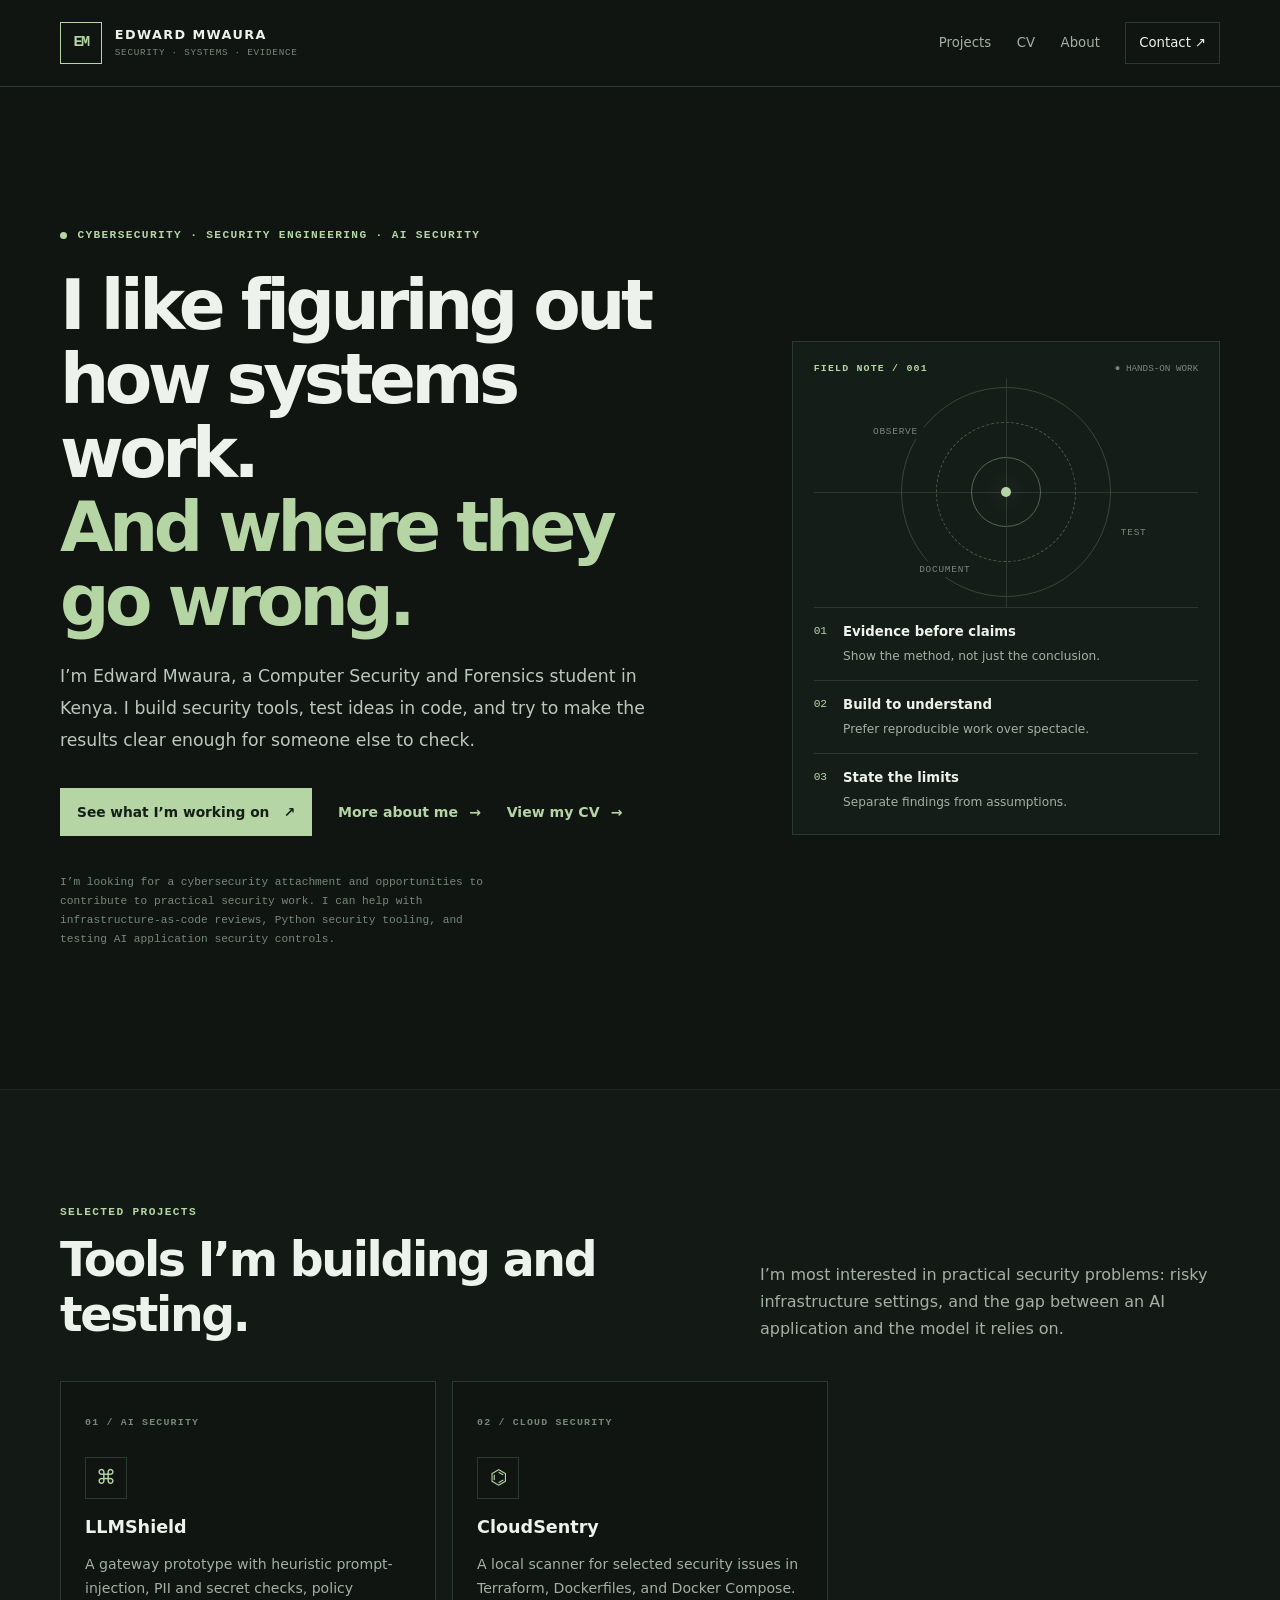
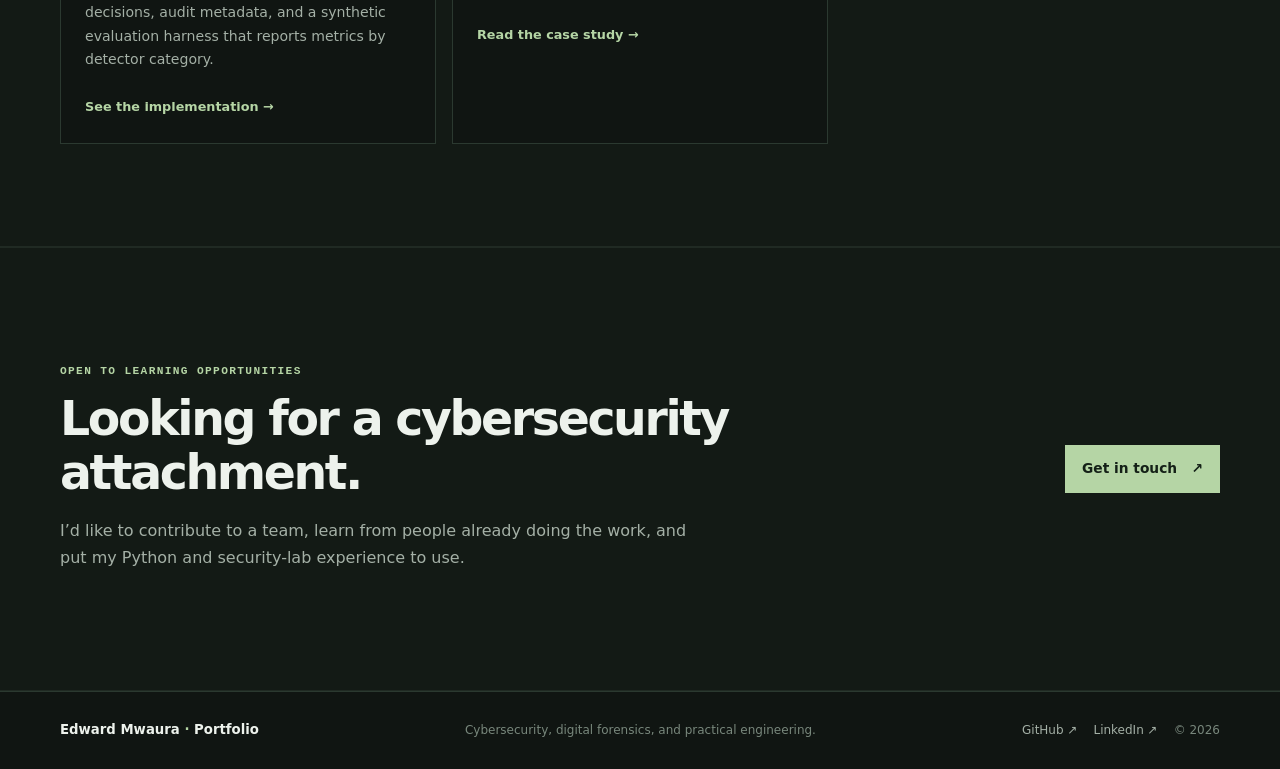
==== commit c4d94be8: "Refresh portfolio project summary for latest LLMShield evaluation" ====
--- a/index.html
+++ b/index.html
@@ -38,7 +38,7 @@
     <section class="section section-quiet"><div class="container">
       <div class="section-heading"><div><p class="eyebrow">SELECTED PROJECTS</p><h2>Tools I’m building and testing.</h2></div><p class="section-intro">I’m most interested in practical security problems: risky infrastructure settings, and the gap between an AI application and the model it relies on.</p></div>
       <div class="focus-grid">
-        <article class="focus-card"><span class="card-index">01 / AI SECURITY</span><div class="focus-icon" aria-hidden="true">⌘</div><h3>LLMShield</h3><p>A gateway prototype that checks prompts and responses, applies policy decisions, and records audit metadata.</p><a href="./projects/llmshield.html">See the implementation <span aria-hidden="true">→</span></a></article>
+        <article class="focus-card"><span class="card-index">01 / AI SECURITY</span><div class="focus-icon" aria-hidden="true">⌘</div><h3>LLMShield</h3><p>A gateway prototype with heuristic prompt-injection, PII and secret checks, policy decisions, audit metadata, and a synthetic evaluation harness that reports metrics by detector category.</p><a href="./projects/llmshield.html">See the implementation <span aria-hidden="true">→</span></a></article>
         <article class="focus-card"><span class="card-index">02 / CLOUD SECURITY</span><div class="focus-icon" aria-hidden="true">⌬</div><h3>CloudSentry</h3><p>A local scanner for selected security issues in Terraform, Dockerfiles, and Docker Compose.</p><a href="./projects/cloudsentry.html">Read the case study <span aria-hidden="true">→</span></a></article>
       </div>
     </div></section>
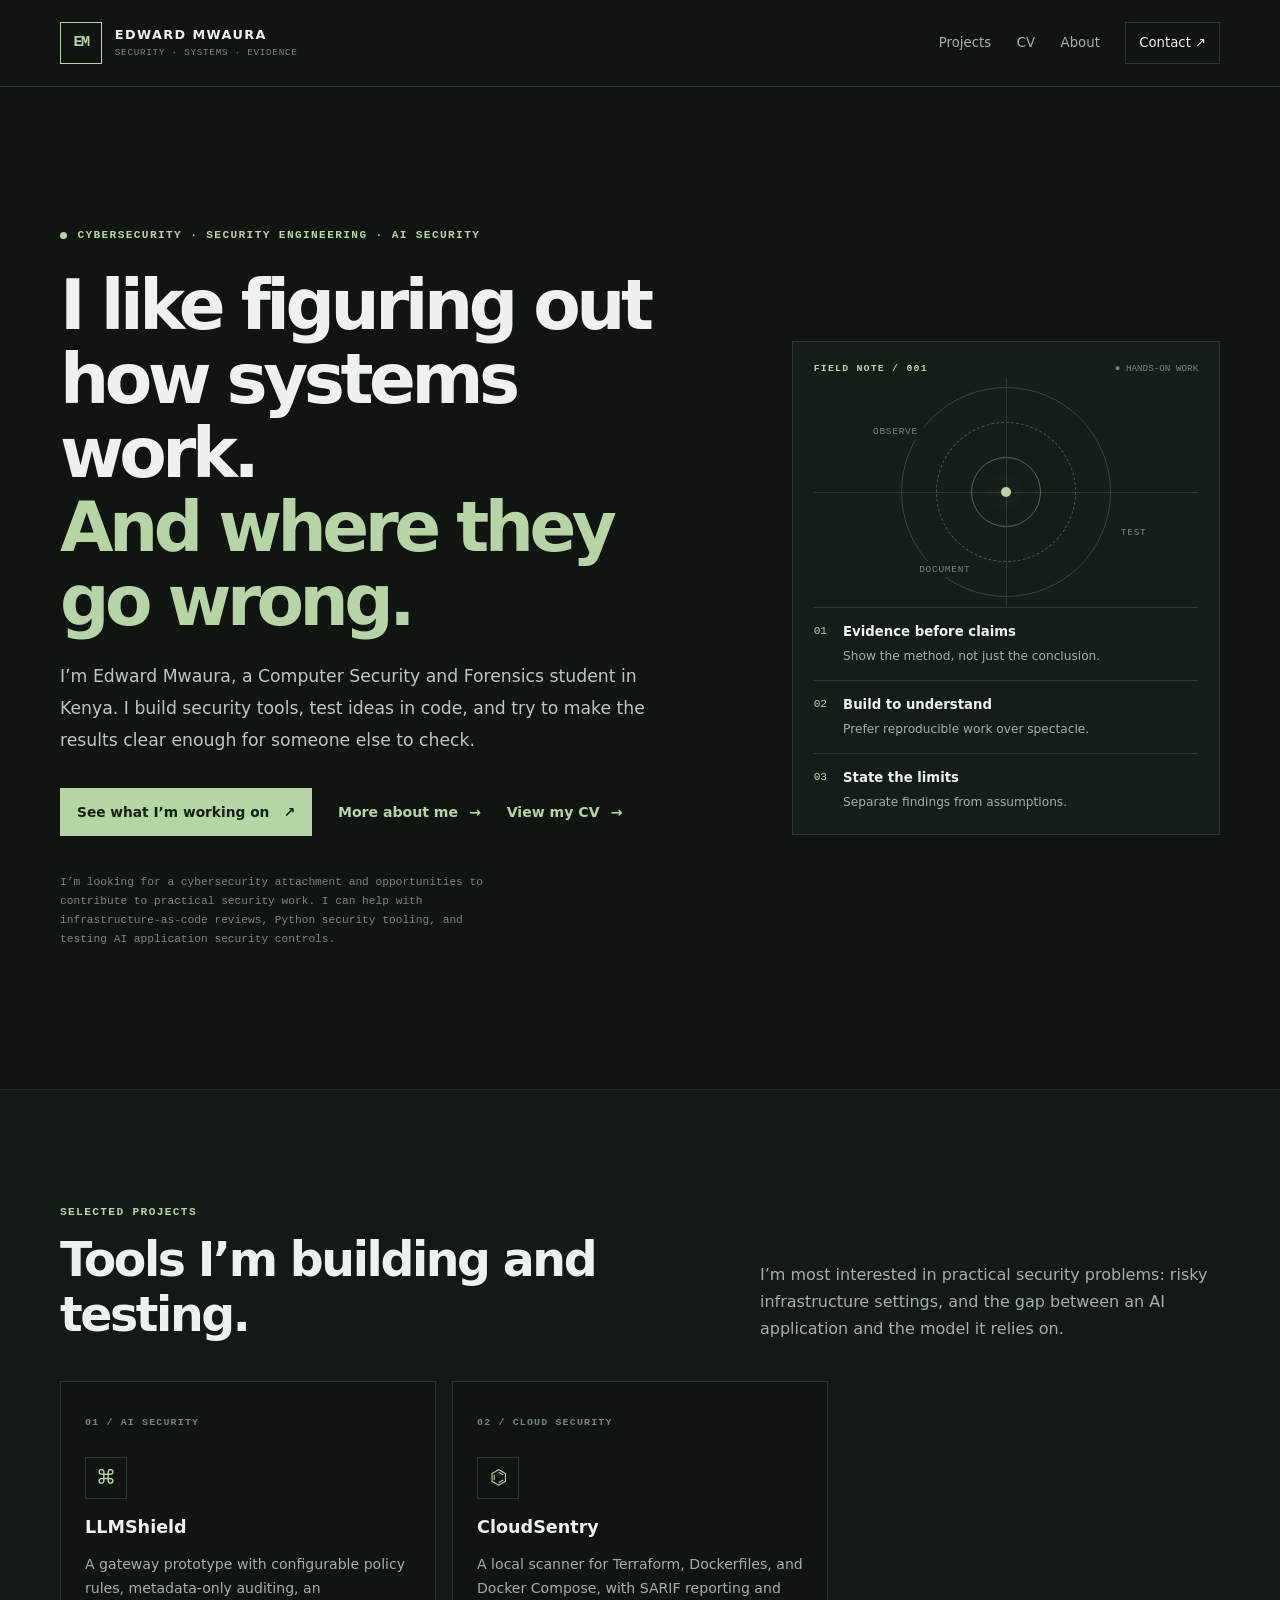
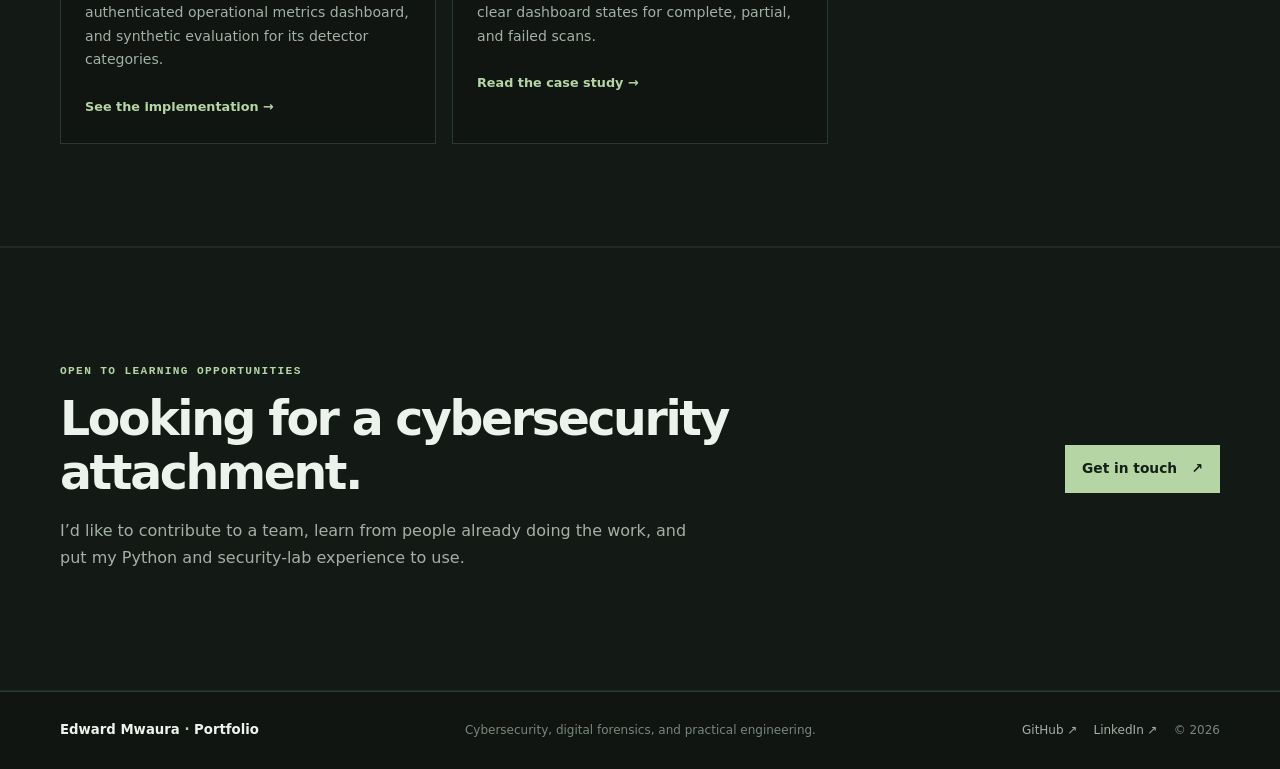
==== commit 33870acd: "Refresh homepage summaries for current LLMShield and CloudSentry capabilities" ====
--- a/index.html
+++ b/index.html
@@ -38,8 +38,8 @@
     <section class="section section-quiet"><div class="container">
       <div class="section-heading"><div><p class="eyebrow">SELECTED PROJECTS</p><h2>Tools I’m building and testing.</h2></div><p class="section-intro">I’m most interested in practical security problems: risky infrastructure settings, and the gap between an AI application and the model it relies on.</p></div>
       <div class="focus-grid">
-        <article class="focus-card"><span class="card-index">01 / AI SECURITY</span><div class="focus-icon" aria-hidden="true">⌘</div><h3>LLMShield</h3><p>A gateway prototype with heuristic prompt-injection, PII and secret checks, policy decisions, audit metadata, and a synthetic evaluation harness that reports metrics by detector category.</p><a href="./projects/llmshield.html">See the implementation <span aria-hidden="true">→</span></a></article>
-        <article class="focus-card"><span class="card-index">02 / CLOUD SECURITY</span><div class="focus-icon" aria-hidden="true">⌬</div><h3>CloudSentry</h3><p>A local scanner for selected security issues in Terraform, Dockerfiles, and Docker Compose.</p><a href="./projects/cloudsentry.html">Read the case study <span aria-hidden="true">→</span></a></article>
+        <article class="focus-card"><span class="card-index">01 / AI SECURITY</span><div class="focus-icon" aria-hidden="true">⌘</div><h3>LLMShield</h3><p>A gateway prototype with configurable policy rules, metadata-only auditing, an authenticated operational metrics dashboard, and synthetic evaluation for its detector categories.</p><a href="./projects/llmshield.html">See the implementation <span aria-hidden="true">→</span></a></article>
+        <article class="focus-card"><span class="card-index">02 / CLOUD SECURITY</span><div class="focus-icon" aria-hidden="true">⌬</div><h3>CloudSentry</h3><p>A local scanner for Terraform, Dockerfiles, and Docker Compose, with SARIF reporting and clear dashboard states for complete, partial, and failed scans.</p><a href="./projects/cloudsentry.html">Read the case study <span aria-hidden="true">→</span></a></article>
       </div>
     </div></section>
     <section class="section section-quiet"><div class="container closing-band"><div><p class="eyebrow">OPEN TO LEARNING OPPORTUNITIES</p><h2>Looking for a cybersecurity attachment.</h2><p>I’d like to contribute to a team, learn from people already doing the work, and put my Python and security-lab experience to use.</p></div><a class="button button-primary" href="./contact.html">Get in touch <span aria-hidden="true">↗</span></a></div></section>
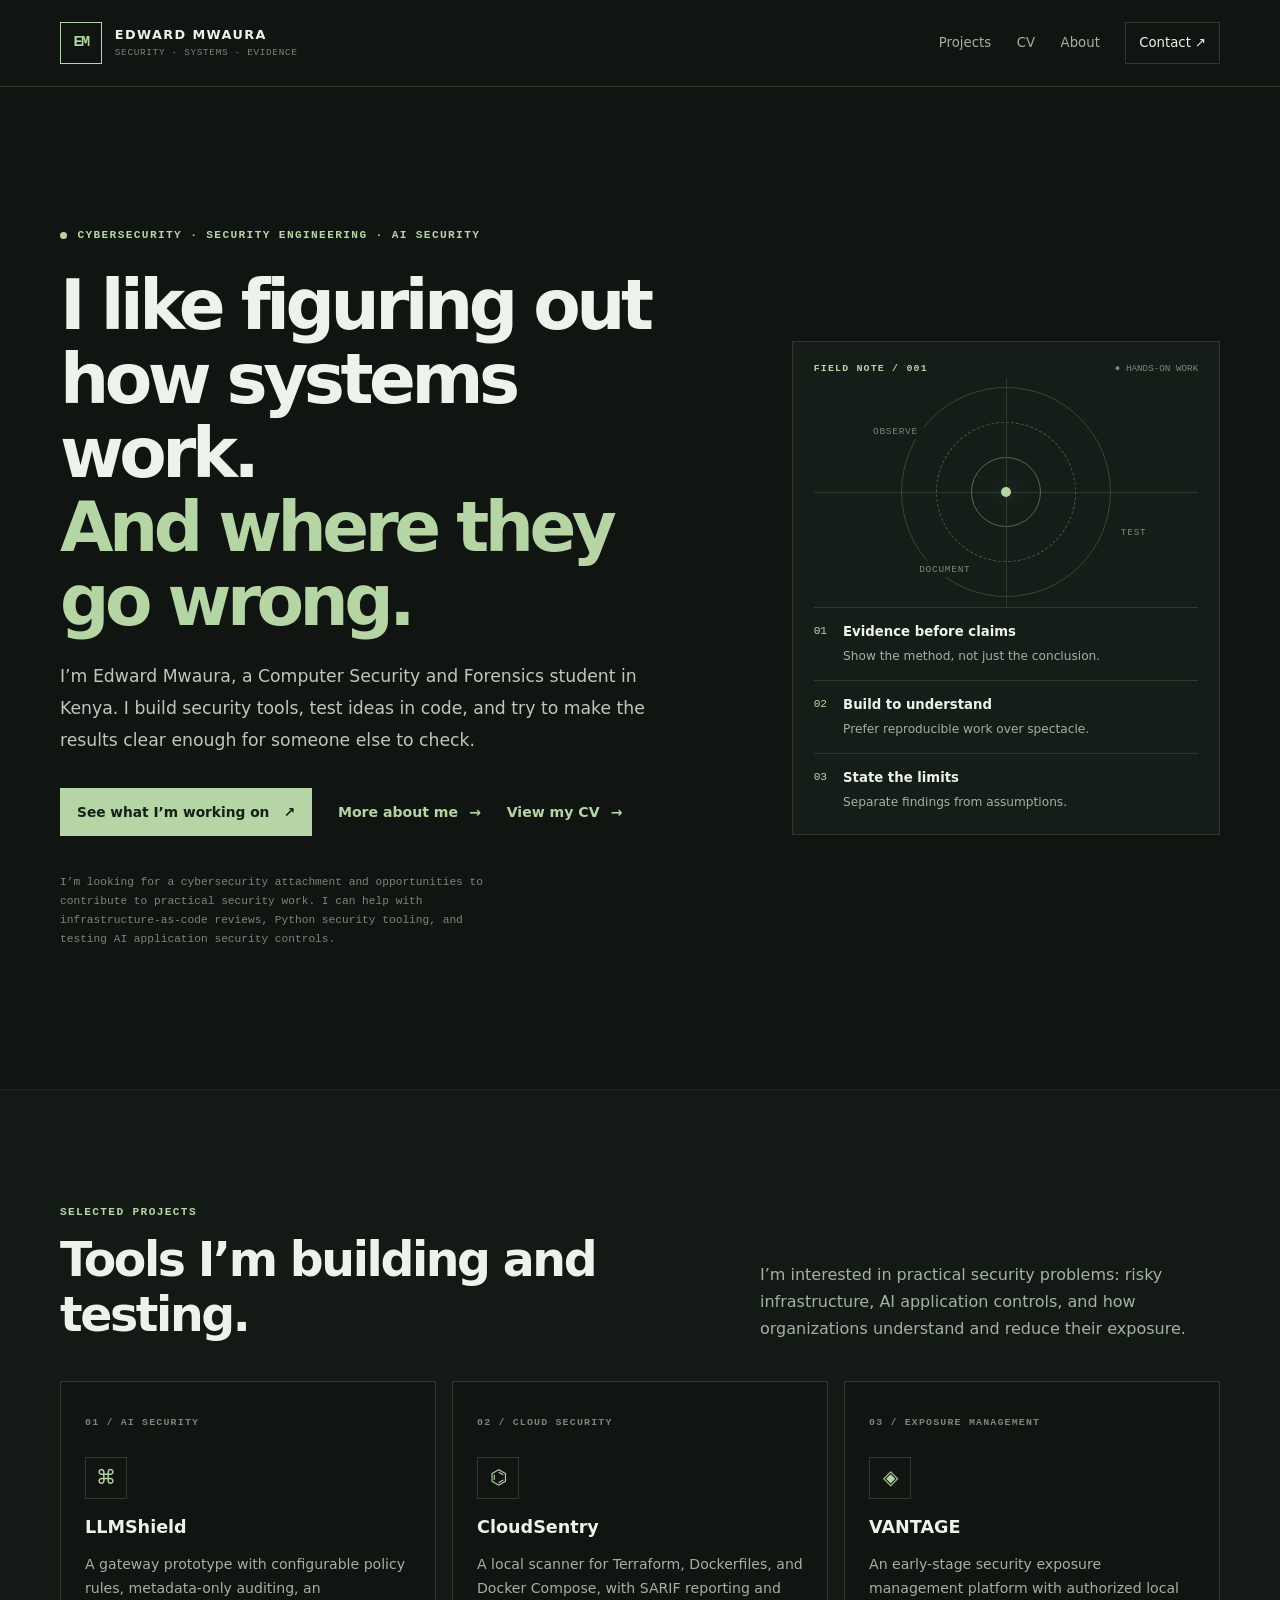
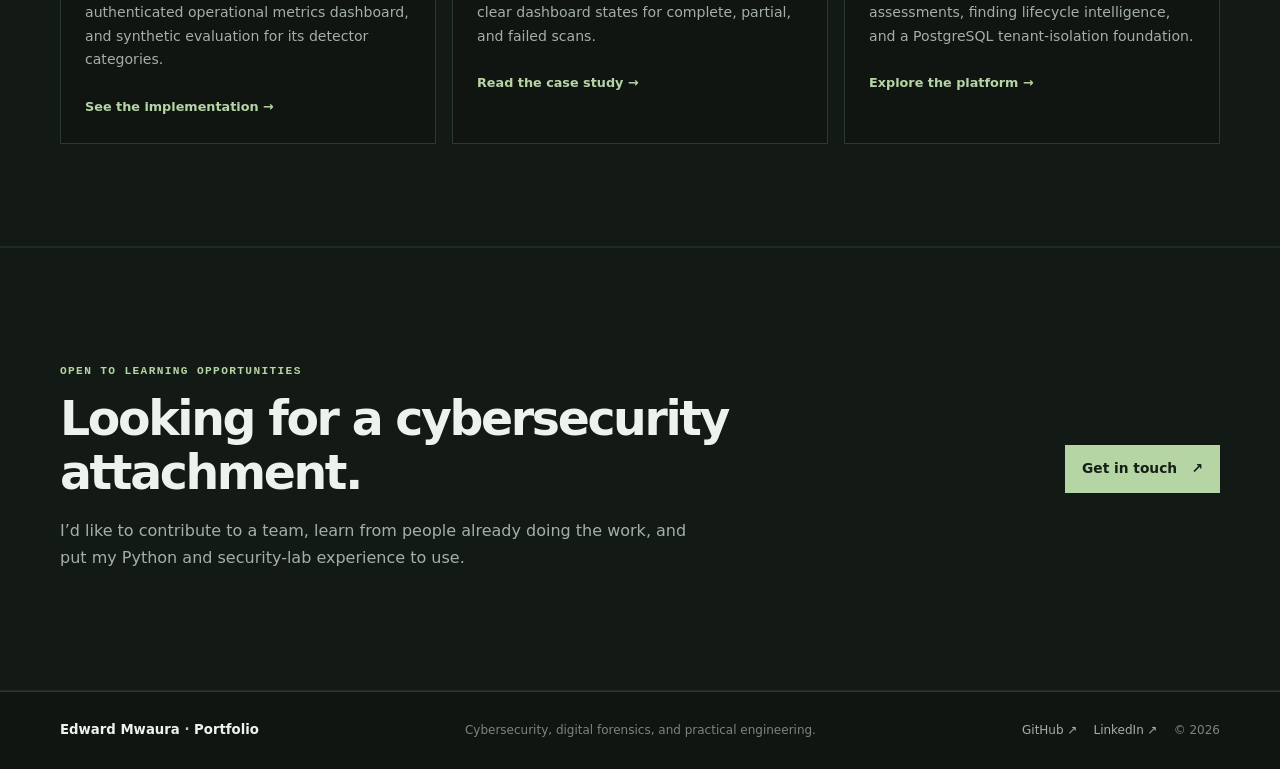
==== commit 973cbb52: "Feature VANTAGE on portfolio homepage" ====
--- a/index.html
+++ b/index.html
@@ -36,10 +36,11 @@
       </aside>
     </section>
     <section class="section section-quiet"><div class="container">
-      <div class="section-heading"><div><p class="eyebrow">SELECTED PROJECTS</p><h2>Tools I’m building and testing.</h2></div><p class="section-intro">I’m most interested in practical security problems: risky infrastructure settings, and the gap between an AI application and the model it relies on.</p></div>
+      <div class="section-heading"><div><p class="eyebrow">SELECTED PROJECTS</p><h2>Tools I’m building and testing.</h2></div><p class="section-intro">I’m interested in practical security problems: risky infrastructure, AI application controls, and how organizations understand and reduce their exposure.</p></div>
       <div class="focus-grid">
         <article class="focus-card"><span class="card-index">01 / AI SECURITY</span><div class="focus-icon" aria-hidden="true">⌘</div><h3>LLMShield</h3><p>A gateway prototype with configurable policy rules, metadata-only auditing, an authenticated operational metrics dashboard, and synthetic evaluation for its detector categories.</p><a href="./projects/llmshield.html">See the implementation <span aria-hidden="true">→</span></a></article>
         <article class="focus-card"><span class="card-index">02 / CLOUD SECURITY</span><div class="focus-icon" aria-hidden="true">⌬</div><h3>CloudSentry</h3><p>A local scanner for Terraform, Dockerfiles, and Docker Compose, with SARIF reporting and clear dashboard states for complete, partial, and failed scans.</p><a href="./projects/cloudsentry.html">Read the case study <span aria-hidden="true">→</span></a></article>
+        <article class="focus-card"><span class="card-index">03 / EXPOSURE MANAGEMENT</span><div class="focus-icon" aria-hidden="true">◈</div><h3>VANTAGE</h3><p>An early-stage security exposure management platform with authorized local assessments, finding lifecycle intelligence, and a PostgreSQL tenant-isolation foundation.</p><a href="./projects/vantage.html">Explore the platform <span aria-hidden="true">→</span></a></article>
       </div>
     </div></section>
     <section class="section section-quiet"><div class="container closing-band"><div><p class="eyebrow">OPEN TO LEARNING OPPORTUNITIES</p><h2>Looking for a cybersecurity attachment.</h2><p>I’d like to contribute to a team, learn from people already doing the work, and put my Python and security-lab experience to use.</p></div><a class="button button-primary" href="./contact.html">Get in touch <span aria-hidden="true">↗</span></a></div></section>
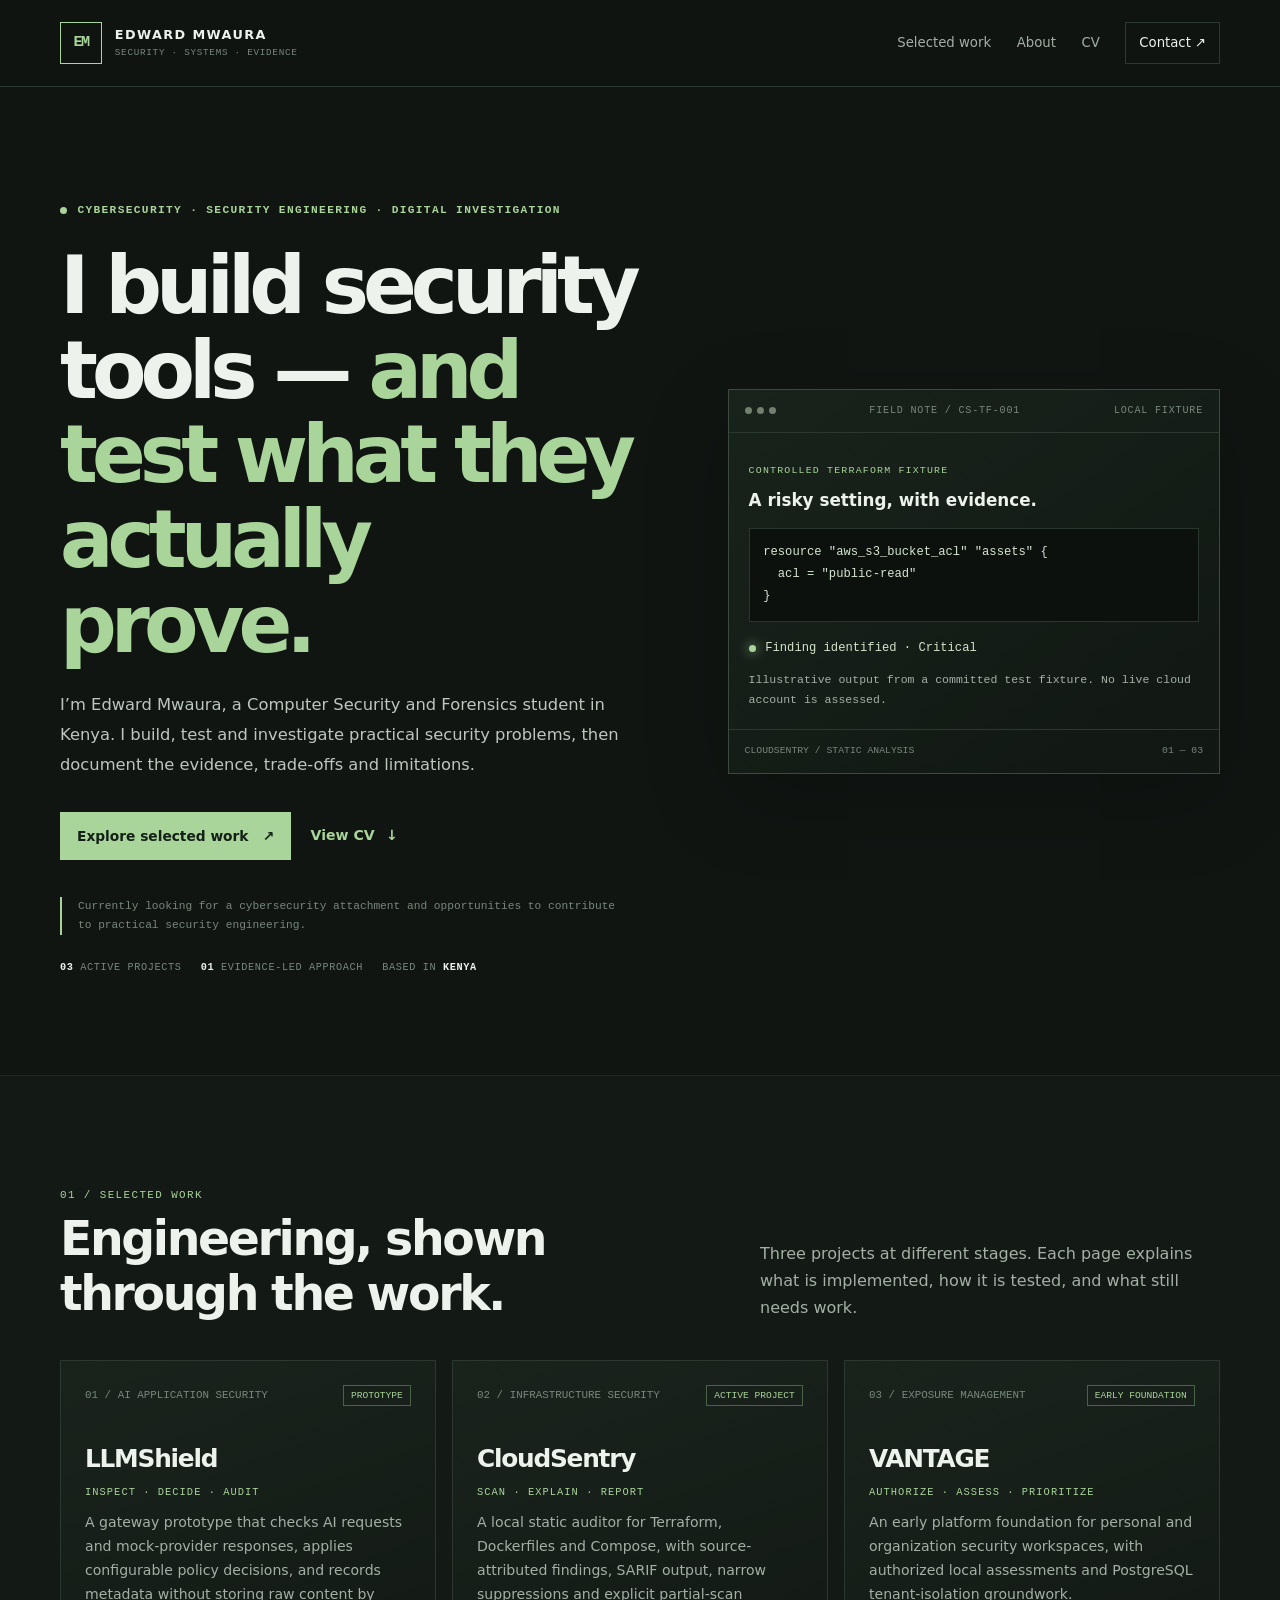
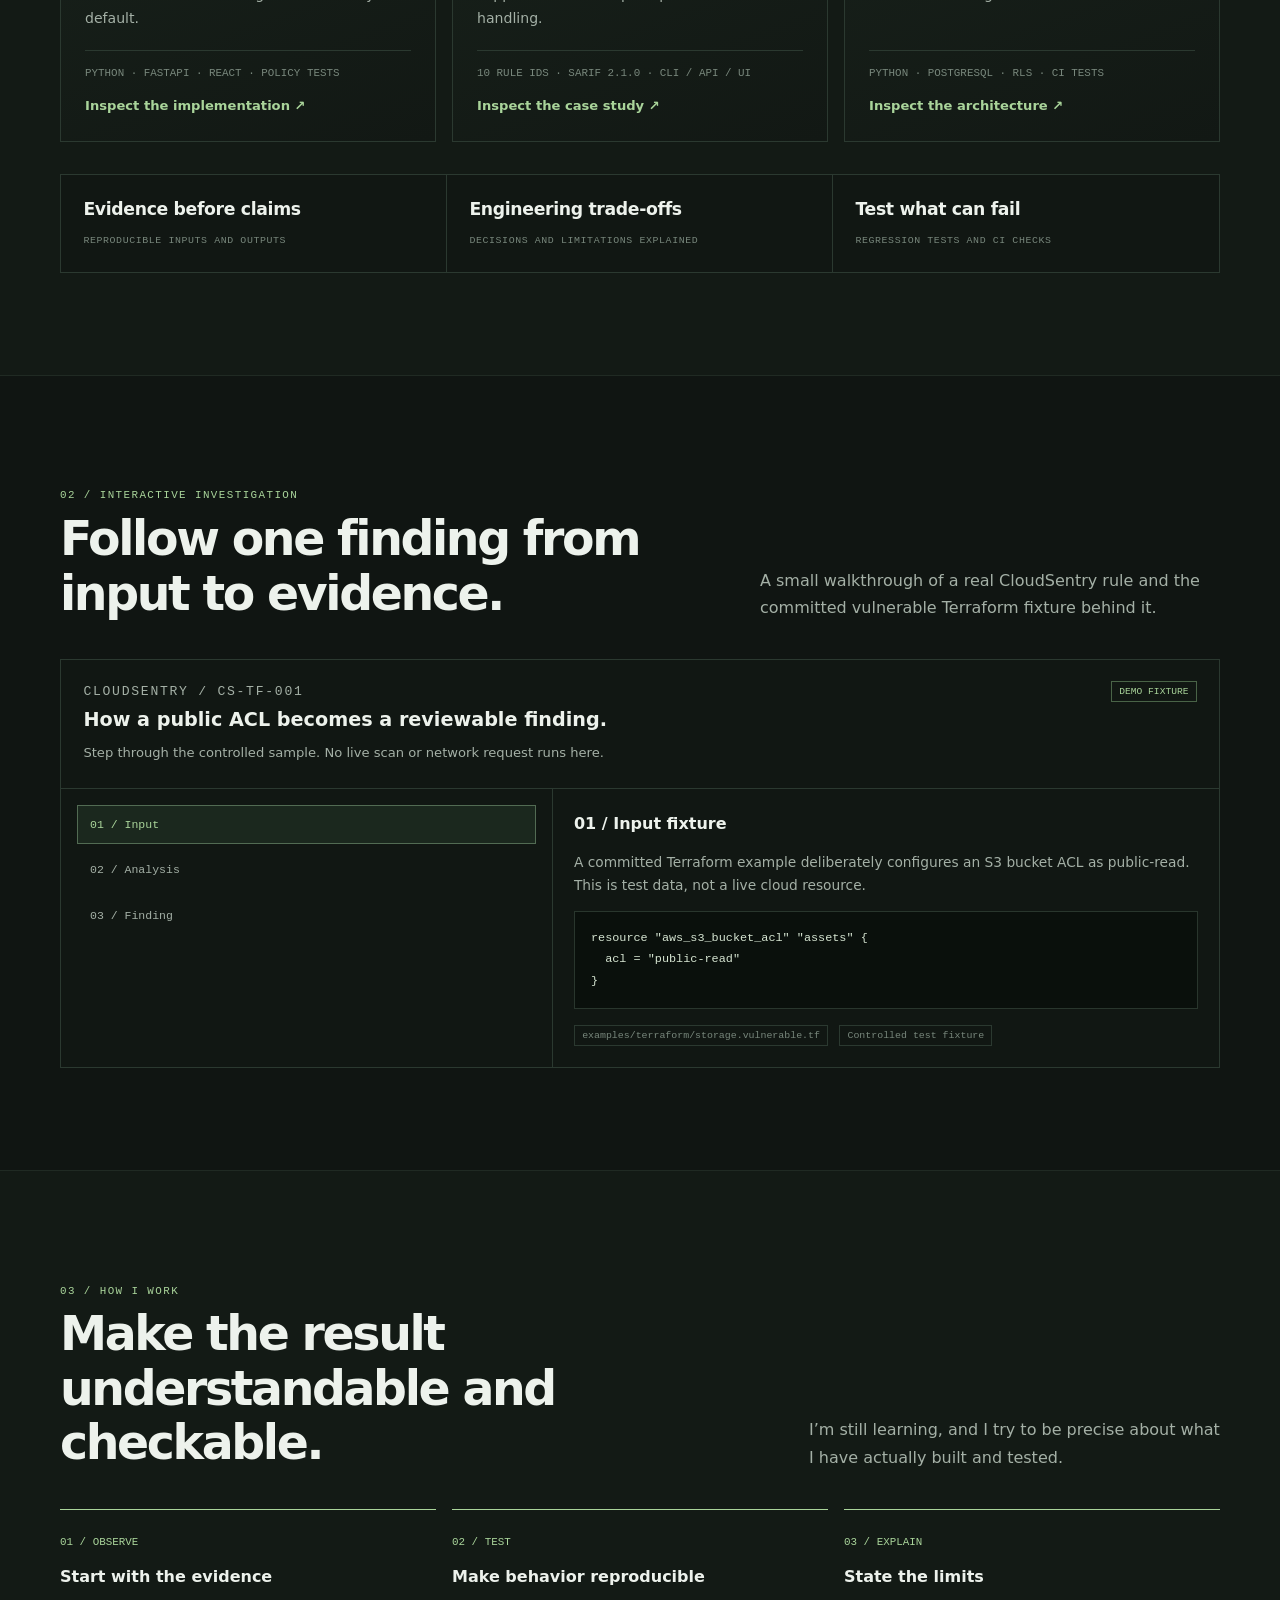
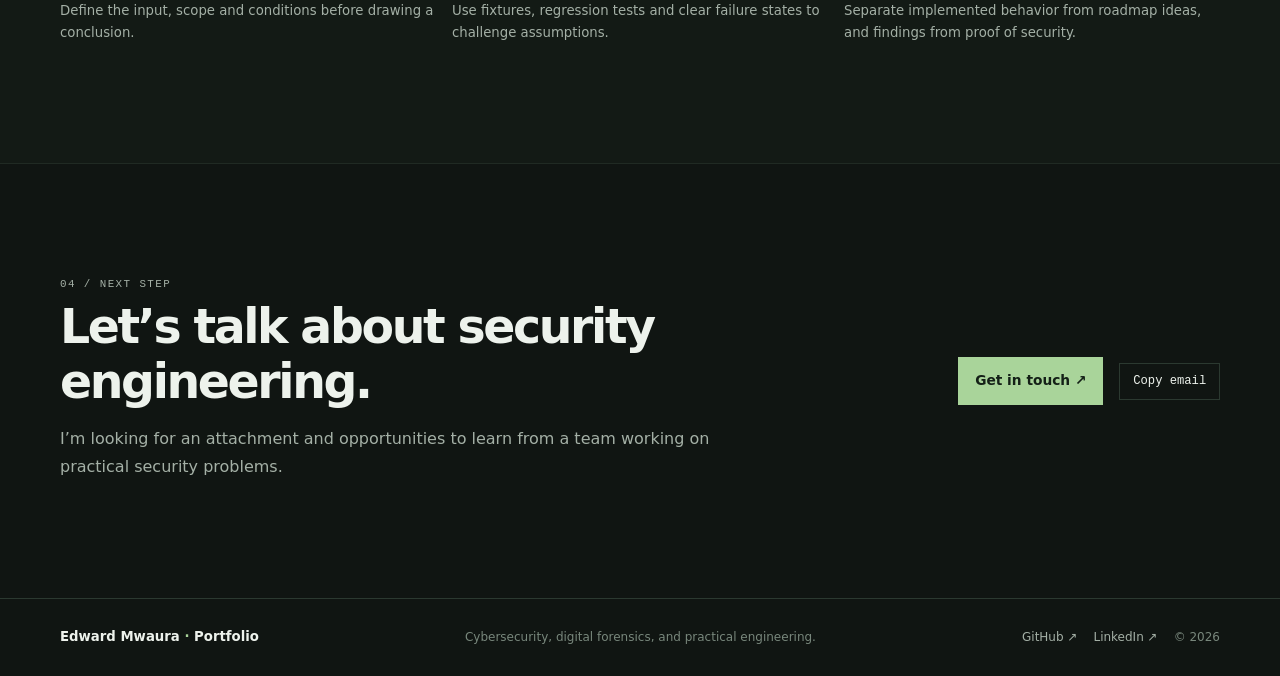
==== commit 60a53bff: "Redesign portfolio homepage around evidence-led security work" ====
--- a/index.html
+++ b/index.html
@@ -1,50 +1,66 @@
 <!doctype html>
 <html lang="en">
 <head>
-  <meta charset="utf-8">
-  <meta name="viewport" content="width=device-width, initial-scale=1">
-  <meta name="theme-color" content="#101512">
-  <meta name="description" content="Edward Mwaura — cybersecurity and digital forensics. Practical security engineering, evidence-led investigation, and documented learning.">
-  <title>Edward Mwaura — Cybersecurity & Digital Forensics</title>
-  <link rel="icon" href="./assets/favicon.svg" type="image/svg+xml">
-  <link rel="stylesheet" href="./assets/css/site.css">
-  <script src="./assets/js/site.js" defer></script>
+<meta charset="utf-8"><meta name="viewport" content="width=device-width, initial-scale=1"><meta name="theme-color" content="#101512">
+<meta name="description" content="Edward Mwaura builds and investigates practical security tools across AI application security, infrastructure security, and exposure management.">
+<title>Edward Mwaura — Security Engineering & Investigation</title>
+<link rel="icon" href="./assets/favicon.svg" type="image/svg+xml"><link rel="stylesheet" href="./assets/css/site.css"><link rel="stylesheet" href="./assets/css/portfolio-refresh.css">
+<script src="./assets/js/site.js" defer></script><script src="./assets/js/portfolio-interactions.js" defer></script>
 </head>
 <body>
-  <a class="skip-link" href="#main">Skip to content</a>
-  <header class="site-header">
-    <div class="container nav-wrap">
-      <a class="wordmark" href="./index.html" aria-label="Edward Mwaura home"><span class="wordmark-mark">EM</span><span>EDWARD MWAURA<small>SECURITY · SYSTEMS · EVIDENCE</small></span></a>
-      <nav class="site-nav" aria-label="Main navigation">
-        <a href="./projects/index.html">Projects</a><a href="./resume.html">CV</a><a href="./about.html">About</a><a class="nav-contact" href="./contact.html">Contact <span aria-hidden="true">↗</span></a>
-      </nav>
-    </div>
-  </header>
-  <main id="main">
-    <section class="hero container">
-      <div class="hero-copy">
-        <p class="eyebrow"><span class="status-dot"></span> CYBERSECURITY · SECURITY ENGINEERING · AI SECURITY</p>
-        <h1>I like figuring out how systems work.<br><span>And where they go wrong.</span></h1>
-        <p class="hero-lede">I’m Edward Mwaura, a Computer Security and Forensics student in Kenya. I build security tools, test ideas in code, and try to make the results clear enough for someone else to check.</p>
-        <div class="hero-actions"><a class="button button-primary" href="./projects/index.html">See what I’m working on <span aria-hidden="true">↗</span></a><a class="text-link" href="./about.html">More about me <span aria-hidden="true">→</span></a><a class="text-link" href="./resume.html">View my CV <span aria-hidden="true">→</span></a></div>
-        <p class="hero-note">I’m looking for a cybersecurity attachment and opportunities to contribute to practical security work. I can help with infrastructure-as-code reviews, Python security tooling, and testing AI application security controls.</p>
-      </div>
-      <aside class="hero-aside" aria-label="Working principles">
-        <div class="aside-top"><span class="eyebrow">FIELD NOTE / 001</span><span class="live-mark">● HANDS-ON WORK</span></div>
-        <div class="signal-art" aria-hidden="true"><div class="signal-ring ring-one"></div><div class="signal-ring ring-two"></div><div class="signal-ring ring-three"></div><div class="signal-core"></div><span class="signal-label label-a">OBSERVE</span><span class="signal-label label-b">TEST</span><span class="signal-label label-c">DOCUMENT</span></div>
-        <div class="principles"><div><span>01</span><p><strong>Evidence before claims</strong><small>Show the method, not just the conclusion.</small></p></div><div><span>02</span><p><strong>Build to understand</strong><small>Prefer reproducible work over spectacle.</small></p></div><div><span>03</span><p><strong>State the limits</strong><small>Separate findings from assumptions.</small></p></div></div>
-      </aside>
-    </section>
-    <section class="section section-quiet"><div class="container">
-      <div class="section-heading"><div><p class="eyebrow">SELECTED PROJECTS</p><h2>Tools I’m building and testing.</h2></div><p class="section-intro">I’m interested in practical security problems: risky infrastructure, AI application controls, and how organizations understand and reduce their exposure.</p></div>
-      <div class="focus-grid">
-        <article class="focus-card"><span class="card-index">01 / AI SECURITY</span><div class="focus-icon" aria-hidden="true">⌘</div><h3>LLMShield</h3><p>A gateway prototype with configurable policy rules, metadata-only auditing, an authenticated operational metrics dashboard, and synthetic evaluation for its detector categories.</p><a href="./projects/llmshield.html">See the implementation <span aria-hidden="true">→</span></a></article>
-        <article class="focus-card"><span class="card-index">02 / CLOUD SECURITY</span><div class="focus-icon" aria-hidden="true">⌬</div><h3>CloudSentry</h3><p>A local scanner for Terraform, Dockerfiles, and Docker Compose, with SARIF reporting and clear dashboard states for complete, partial, and failed scans.</p><a href="./projects/cloudsentry.html">Read the case study <span aria-hidden="true">→</span></a></article>
-        <article class="focus-card"><span class="card-index">03 / EXPOSURE MANAGEMENT</span><div class="focus-icon" aria-hidden="true">◈</div><h3>VANTAGE</h3><p>An early-stage security exposure management platform with authorized local assessments, finding lifecycle intelligence, and a PostgreSQL tenant-isolation foundation.</p><a href="./projects/vantage.html">Explore the platform <span aria-hidden="true">→</span></a></article>
-      </div>
-    </div></section>
-    <section class="section section-quiet"><div class="container closing-band"><div><p class="eyebrow">OPEN TO LEARNING OPPORTUNITIES</p><h2>Looking for a cybersecurity attachment.</h2><p>I’d like to contribute to a team, learn from people already doing the work, and put my Python and security-lab experience to use.</p></div><a class="button button-primary" href="./contact.html">Get in touch <span aria-hidden="true">↗</span></a></div></section>
-  </main>
-  <footer class="site-footer"><div class="container footer-inner"><a class="footer-name" href="./index.html">Edward Mwaura <span>·</span> Portfolio</a><p>Cybersecurity, digital forensics, and practical engineering.</p><div class="footer-links"><a href="https://github.com/HuginnsHammer" rel="me">GitHub ↗</a><a href="https://www.linkedin.com/in/edwardmugo" rel="me">LinkedIn ↗</a><span>© <span data-year>2026</span></span></div></div></footer>
-</body>
-</html>+<a class="skip-link" href="#main">Skip to content</a>
+<header class="site-header"><div class="container nav-wrap">
+<a class="wordmark" href="./index.html" aria-label="Edward Mwaura home"><span class="wordmark-mark">EM</span><span>EDWARD MWAURA<small>SECURITY · SYSTEMS · EVIDENCE</small></span></a>
+<nav class="site-nav" aria-label="Main navigation"><a href="./projects/index.html">Selected work</a><a href="./about.html">About</a><a href="./resume.html">CV</a><a class="nav-contact" href="./contact.html">Contact ↗</a></nav>
+</div></header>
+<main id="main">
+<section class="hero container">
+<div class="hero-copy">
+<p class="eyebrow"><span class="status-dot"></span> CYBERSECURITY · SECURITY ENGINEERING · DIGITAL INVESTIGATION</p>
+<h1>I build security tools — <span>and test what they actually prove.</span></h1>
+<p class="hero-lede">I’m Edward Mwaura, a Computer Security and Forensics student in Kenya. I build, test and investigate practical security problems, then document the evidence, trade-offs and limitations.</p>
+<div class="hero-actions"><a class="button button-primary" href="./projects/index.html">Explore selected work <span aria-hidden="true">↗</span></a><a class="text-link" href="./resume.html">View CV <span aria-hidden="true">↓</span></a></div>
+<p class="hero-note">Currently looking for a cybersecurity attachment and opportunities to contribute to practical security engineering.</p>
+<div class="hero-proof"><span><strong>03</strong> ACTIVE PROJECTS</span><span><strong>01</strong> EVIDENCE-LED APPROACH</span><span>BASED IN <strong>KENYA</strong></span></div>
+</div>
+<aside class="hero-aside case-terminal" aria-label="A controlled CloudSentry test fixture preview">
+<div class="terminal-bar"><span class="terminal-lights"><i></i><i></i><i></i></span><span>FIELD NOTE / CS-TF-001</span><span>LOCAL FIXTURE</span></div>
+<div class="terminal-body">
+<p class="terminal-kicker">CONTROLLED TERRAFORM FIXTURE</p><h2 class="terminal-title">A risky setting, with evidence.</h2>
+<code class="terminal-code">resource "aws_s3_bucket_acl" "assets" {
+  acl = "public-read"
+}</code>
+<div class="terminal-result"><span class="result-dot"></span><span>Finding identified · Critical</span></div>
+<p style="color:var(--muted);font-size:.72rem;margin:.7rem 0 0">Illustrative output from a committed test fixture. No live cloud account is assessed.</p>
+</div>
+<div class="terminal-foot"><span>CLOUDSENTRY / STATIC ANALYSIS</span><span>01 — 03</span></div>
+</aside>
+</section>
+<section class="section section-quiet"><div class="container">
+<div class="section-heading"><div><p class="section-kicker">01 / SELECTED WORK</p><h2>Engineering, shown through the work.</h2></div><p class="section-intro">Three projects at different stages. Each page explains what is implemented, how it is tested, and what still needs work.</p></div>
+<div class="work-grid">
+<article class="work-card"><div class="work-card-top"><span class="work-number">01 / AI APPLICATION SECURITY</span><span class="work-state">PROTOTYPE</span></div><h3>LLMShield</h3><span class="work-domain">INSPECT · DECIDE · AUDIT</span><p>A gateway prototype that checks AI requests and mock-provider responses, applies configurable policy decisions, and records metadata without storing raw content by default.</p><div class="work-proof">PYTHON · FASTAPI · REACT · POLICY TESTS</div><a href="./projects/llmshield.html">Inspect the implementation ↗</a></article>
+<article class="work-card"><div class="work-card-top"><span class="work-number">02 / INFRASTRUCTURE SECURITY</span><span class="work-state">ACTIVE PROJECT</span></div><h3>CloudSentry</h3><span class="work-domain">SCAN · EXPLAIN · REPORT</span><p>A local static auditor for Terraform, Dockerfiles and Compose, with source-attributed findings, SARIF output, narrow suppressions and explicit partial-scan handling.</p><div class="work-proof">10 RULE IDS · SARIF 2.1.0 · CLI / API / UI</div><a href="./projects/cloudsentry.html">Inspect the case study ↗</a></article>
+<article class="work-card"><div class="work-card-top"><span class="work-number">03 / EXPOSURE MANAGEMENT</span><span class="work-state">EARLY FOUNDATION</span></div><h3>VANTAGE</h3><span class="work-domain">AUTHORIZE · ASSESS · PRIORITIZE</span><p>An early platform foundation for personal and organization security workspaces, with authorized local assessments and PostgreSQL tenant-isolation groundwork.</p><div class="work-proof">PYTHON · POSTGRESQL · RLS · CI TESTS</div><a href="./projects/vantage.html">Inspect the architecture ↗</a></article>
+</div>
+<div class="proof-strip"><div class="proof-item"><strong>Evidence before claims</strong><span>REPRODUCIBLE INPUTS AND OUTPUTS</span></div><div class="proof-item"><strong>Engineering trade-offs</strong><span>DECISIONS AND LIMITATIONS EXPLAINED</span></div><div class="proof-item"><strong>Test what can fail</strong><span>REGRESSION TESTS AND CI CHECKS</span></div></div>
+</div></section>
+<section class="section"><div class="container">
+<div class="section-heading"><div><p class="section-kicker">02 / INTERACTIVE INVESTIGATION</p><h2>Follow one finding from input to evidence.</h2></div><p class="section-intro">A small walkthrough of a real CloudSentry rule and the committed vulnerable Terraform fixture behind it.</p></div>
+<div class="walkthrough" data-walkthrough>
+<div class="walkthrough-head"><div><p class="section-kicker">CLOUDSENTRY / CS-TF-001</p><h3>How a public ACL becomes a reviewable finding.</h3><p>Step through the controlled sample. No live scan or network request runs here.</p></div><span class="work-state">DEMO FIXTURE</span></div>
+<div class="walkthrough-body">
+<div class="walkthrough-tabs" role="group" aria-label="Investigation stages"><button type="button" data-stage="input" aria-pressed="true">01 / Input</button><button type="button" data-stage="analysis" aria-pressed="false">02 / Analysis</button><button type="button" data-stage="finding" aria-pressed="false">03 / Finding</button></div>
+<div class="walkthrough-output" aria-live="polite"><h4 data-stage-title>01 / Input fixture</h4><p data-stage-description>A committed Terraform example deliberately configures an S3 bucket ACL as public-read. This is test data, not a live cloud resource.</p><code class="walkthrough-code" data-stage-code>resource "aws_s3_bucket_acl" "assets" {
+  acl = "public-read"
+}</code><div class="walkthrough-meta" data-stage-meta><span>examples/terraform/storage.vulnerable.tf</span><span>Controlled test fixture</span></div></div>
+</div></div>
+</div></section>
+<section class="section section-quiet"><div class="container">
+<div class="section-heading"><div><p class="section-kicker">03 / HOW I WORK</p><h2>Make the result understandable and checkable.</h2></div><p class="section-intro">I’m still learning, and I try to be precise about what I have actually built and tested.</p></div>
+<div class="method-grid"><article class="method-card"><b>01 / OBSERVE</b><h3>Start with the evidence</h3><p>Define the input, scope and conditions before drawing a conclusion.</p></article><article class="method-card"><b>02 / TEST</b><h3>Make behavior reproducible</h3><p>Use fixtures, regression tests and clear failure states to challenge assumptions.</p></article><article class="method-card"><b>03 / EXPLAIN</b><h3>State the limits</h3><p>Separate implemented behavior from roadmap ideas, and findings from proof of security.</p></article></div>
+</div></section>
+<section class="section"><div class="container closing-band"><div><p class="section-kicker">04 / NEXT STEP</p><h2>Let’s talk about security engineering.</h2><p>I’m looking for an attachment and opportunities to learn from a team working on practical security problems.</p></div><div class="contact-inline"><a class="button button-primary" href="./contact.html">Get in touch ↗</a><button class="copy-email" type="button" data-copy-email="edwardmugo@proton.me">Copy email</button></div></div></section>
+</main>
+<footer class="site-footer"><div class="container footer-inner"><a class="footer-name" href="./index.html">Edward Mwaura <span>·</span> Portfolio</a><p>Cybersecurity, digital forensics, and practical engineering.</p><div class="footer-links"><a href="https://github.com/HuginnsHammer" rel="me">GitHub ↗</a><a href="https://www.linkedin.com/in/edwardmugo" rel="me">LinkedIn ↗</a><span>© <span data-year>2026</span></span></div></div></footer>
+</body></html>
--- a/assets/css/portfolio-refresh.css
+++ b/assets/css/portfolio-refresh.css
@@ -0,0 +1,75 @@
+
+/* Portfolio experience refresh — restrained editorial system */
+:root{--accent:#a9d49a;--accent-strong:#d1edc4;--glow:rgba(169,212,154,.12)}
+::selection{background:var(--accent);color:var(--ink)}
+.site-header{position:sticky;top:0;z-index:20;backdrop-filter:blur(14px)}
+.hero{min-height:690px;grid-template-columns:minmax(0,1.08fr) minmax(330px,.92fr);padding-block:clamp(4rem,8vw,7rem)}
+.hero h1{max-width:760px;font-size:clamp(3.1rem,6.2vw,5.65rem);letter-spacing:-.075em}
+.hero h1 span{color:var(--accent)}
+.hero-lede{max-width:590px;font-size:1.02rem}
+.hero-actions{gap:1.2rem}
+.hero-note{border-left:2px solid var(--accent);padding-left:1rem;max-width:560px}
+.hero-aside{padding:0;background:linear-gradient(145deg,#18231b,#111713);border-color:#3b4a3d;box-shadow:0 24px 80px #0003}
+.case-terminal{font-family:var(--mono);font-size:.76rem}
+.terminal-bar{display:flex;justify-content:space-between;align-items:center;padding:.8rem 1rem;border-bottom:1px solid var(--line);color:var(--quiet);font-size:.63rem;letter-spacing:.08em}
+.terminal-lights{display:flex;gap:5px}.terminal-lights i{width:7px;height:7px;border-radius:50%;background:#71806f}
+.terminal-body{padding:1.25rem;min-height:290px}
+.terminal-kicker{color:var(--accent);font-size:.62rem;letter-spacing:.12em}
+.terminal-title{font:600 1.05rem var(--font);margin:.6rem 0 1.1rem}
+.terminal-code{display:block;padding:.85rem;background:#0c110e;border:1px solid #29362d;color:#d6e5d2;line-height:1.8;white-space:pre-wrap;overflow-wrap:anywhere}
+.terminal-result{display:flex;align-items:center;gap:.6rem;margin-top:1rem;color:#d4e5cd}
+.result-dot{width:7px;height:7px;background:var(--accent);border-radius:50%;box-shadow:0 0 12px var(--accent)}
+.terminal-foot{padding:.8rem 1rem;border-top:1px solid var(--line);display:flex;justify-content:space-between;gap:1rem;color:var(--quiet);font-size:.61rem}
+.hero-proof{display:flex;gap:1.2rem;flex-wrap:wrap;margin-top:1.6rem}
+.hero-proof span{font: .64rem var(--mono);color:var(--quiet);letter-spacing:.06em}
+.hero-proof strong{color:var(--text);font-weight:600}
+.section-kicker{font: .68rem var(--mono);letter-spacing:.13em;color:var(--accent)}
+.work-grid{display:grid;grid-template-columns:repeat(3,minmax(0,1fr));gap:1rem}
+.work-card{position:relative;display:flex;flex-direction:column;min-height:360px;padding:1.5rem;border:1px solid var(--line);background:linear-gradient(160deg,#19231c,#121814);transition:border-color .2s,transform .2s}
+.work-card:hover{border-color:#78966f;transform:translateY(-3px)}
+.work-card-top{display:flex;justify-content:space-between;gap:1rem;align-items:center}
+.work-number{font: .68rem var(--mono);color:var(--quiet)}
+.work-state{font: .6rem var(--mono);color:var(--accent);border:1px solid #496347;padding:.25rem .45rem}
+.work-card h3{font-size:1.55rem;letter-spacing:-.05em;margin:2rem 0 .4rem}
+.work-domain{font: .65rem var(--mono);letter-spacing:.1em;color:var(--accent)}
+.work-card p{font-size:.88rem;color:var(--muted);margin:.8rem 0 1.2rem}
+.work-proof{margin-top:auto;padding-top:1rem;border-top:1px solid var(--line);font: .68rem var(--mono);color:var(--quiet)}
+.work-card>a{margin-top:1rem;font-size:.82rem;font-weight:650;text-decoration:none}
+.proof-strip{display:grid;grid-template-columns:repeat(3,1fr);border:1px solid var(--line);margin-top:2rem;background:#111713}
+.proof-item{padding:1.25rem 1.4rem;border-right:1px solid var(--line)}
+.proof-item:last-child{border-right:0}
+.proof-item strong{display:block;font-size:1.08rem;letter-spacing:-.02em}
+.proof-item span{font: .62rem var(--mono);color:var(--quiet);letter-spacing:.06em}
+.walkthrough{border:1px solid var(--line);background:#111713}
+.walkthrough-head{display:flex;justify-content:space-between;align-items:flex-start;gap:1rem;padding:1.3rem 1.4rem;border-bottom:1px solid var(--line)}
+.walkthrough-head h3{font-size:1.2rem;margin:.3rem 0}
+.walkthrough-head p{color:var(--muted);font-size:.82rem;margin:.2rem 0}
+.walkthrough-body{display:grid;grid-template-columns:.85fr 1.15fr;min-height:260px}
+.walkthrough-tabs{display:grid;align-content:start;gap:.4rem;padding:1rem;border-right:1px solid var(--line)}
+.walkthrough-tabs button{width:100%;text-align:left;background:transparent;border:1px solid transparent;color:var(--muted);padding:.75rem;font: .72rem var(--mono);cursor:pointer}
+.walkthrough-tabs button[aria-pressed=true]{border-color:#526b53;background:#1b281e;color:var(--accent)}
+.walkthrough-output{padding:1.3rem}
+.walkthrough-output h4{margin:0 0 .6rem;font-size:1rem}
+.walkthrough-output p{color:var(--muted);font-size:.86rem}
+.walkthrough-code{display:block;white-space:pre-wrap;overflow-wrap:anywhere;background:#0a100c;border:1px solid #29362d;padding:1rem;color:#d6e5d2;font: .74rem/1.8 var(--mono)}
+.walkthrough-meta{display:flex;gap:.7rem;flex-wrap:wrap;margin-top:1rem}
+.walkthrough-meta span{font: .62rem var(--mono);color:var(--quiet);border:1px solid var(--line);padding:.25rem .45rem}
+.method-grid{display:grid;grid-template-columns:repeat(3,1fr);gap:1rem}
+.method-card{border-top:1px solid var(--accent);padding:1rem 0}
+.method-card b{font: .68rem var(--mono);color:var(--accent)}
+.method-card h3{font-size:1rem;margin:.6rem 0}
+.method-card p{font-size:.83rem;color:var(--muted);margin:0}
+.contact-inline{display:flex;align-items:center;gap:1rem;flex-wrap:wrap}
+.copy-email{background:transparent;border:1px solid var(--line);color:var(--text);font: .76rem var(--mono);padding:.65rem .8rem;cursor:pointer}
+.copy-email:hover{border-color:var(--accent);color:var(--accent)}
+.architecture{display:grid;grid-template-columns:repeat(5,minmax(0,1fr));gap:.5rem;align-items:stretch;margin:1.5rem 0}
+.architecture-step{position:relative;padding:.85rem .7rem;border:1px solid var(--line);background:var(--panel);min-height:105px}
+.architecture-step:not(:last-child):after{content:"→";position:absolute;right:-.55rem;top:40%;z-index:2;color:var(--accent);background:var(--bg);padding:0 .1rem}
+.architecture-step b{display:block;font: .62rem var(--mono);color:var(--accent);margin-bottom:.5rem}
+.architecture-step span{display:block;font-size:.78rem;color:var(--muted);line-height:1.45}
+.project-sync-panel{background:#121a15}
+.listing-card{transition:border-color .2s}.listing-card:hover{border-color:#6a8663}
+.contact-row{transition:border-color .2s}
+@media(max-width:900px){.hero{grid-template-columns:1fr;min-height:0}.hero-aside{max-width:680px}.work-grid{grid-template-columns:1fr 1fr}.walkthrough-body{grid-template-columns:1fr}.walkthrough-tabs{grid-template-columns:repeat(3,1fr);border-right:0;border-bottom:1px solid var(--line)}.walkthrough-tabs button{text-align:center}.architecture{grid-template-columns:1fr}.architecture-step{min-height:0}.architecture-step:not(:last-child):after{content:"↓";right:50%;top:auto;bottom:-.8rem}}
+@media(max-width:620px){.work-grid,.method-grid{grid-template-columns:1fr}.proof-strip{grid-template-columns:1fr}.proof-item{border-right:0;border-bottom:1px solid var(--line)}.proof-item:last-child{border-bottom:0}.walkthrough-head{flex-direction:column}.walkthrough-tabs{grid-template-columns:1fr}.walkthrough-tabs button{text-align:left}.hero-proof{gap:.7rem}.hero-proof span{font-size:.58rem}}
+@media(prefers-reduced-motion:reduce){.work-card{transition:none}}
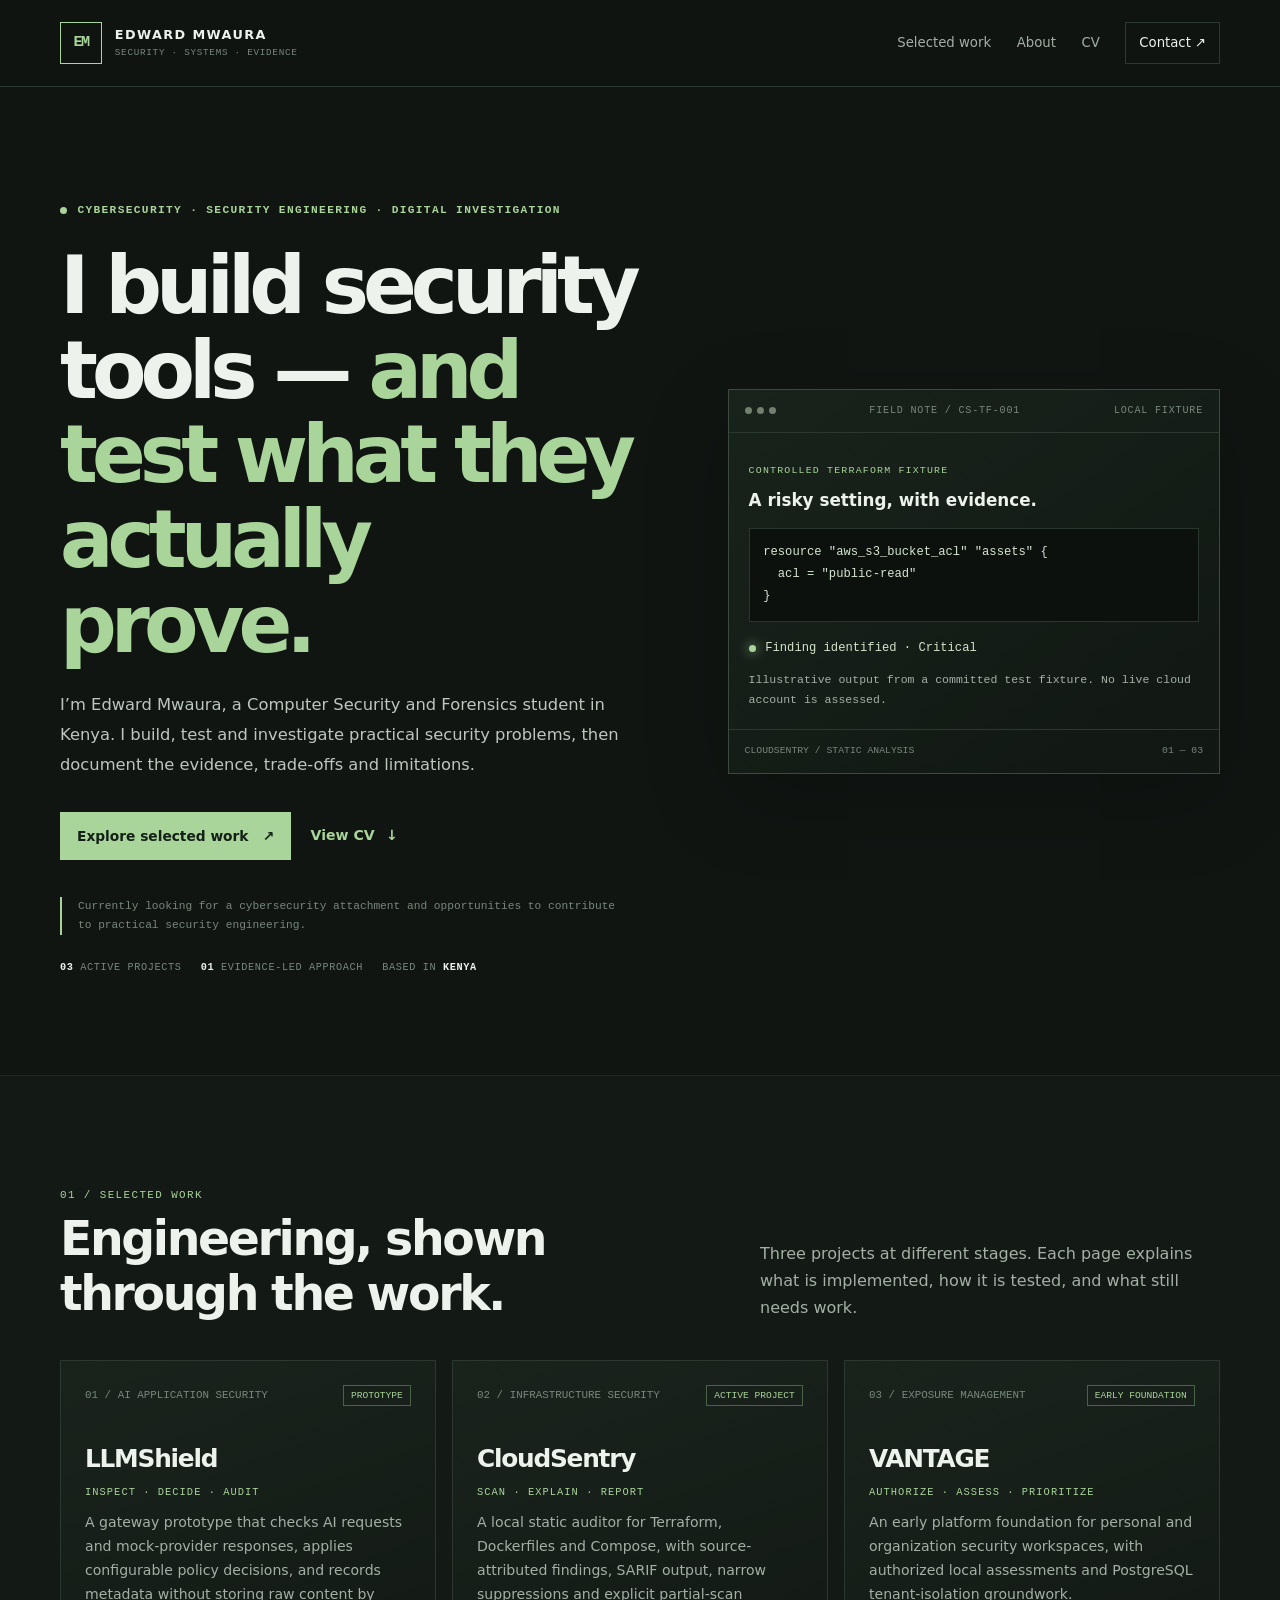
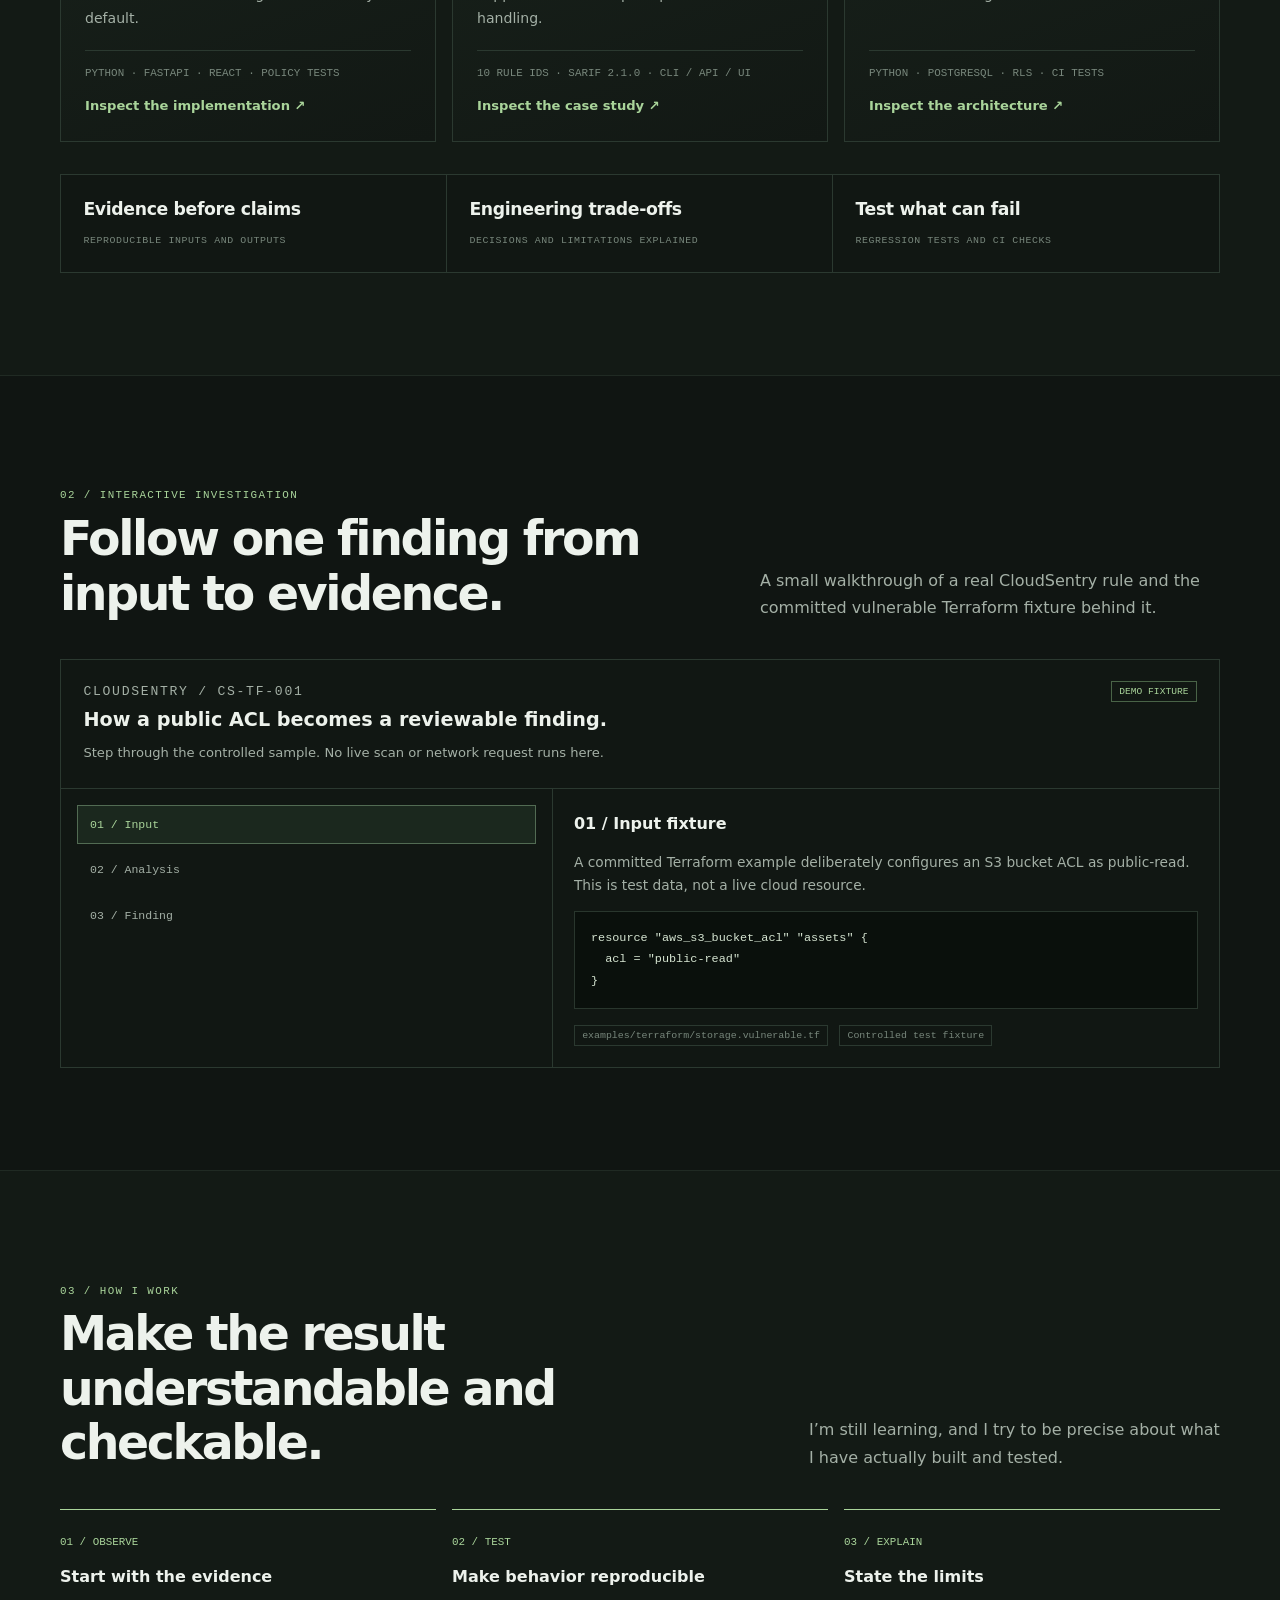
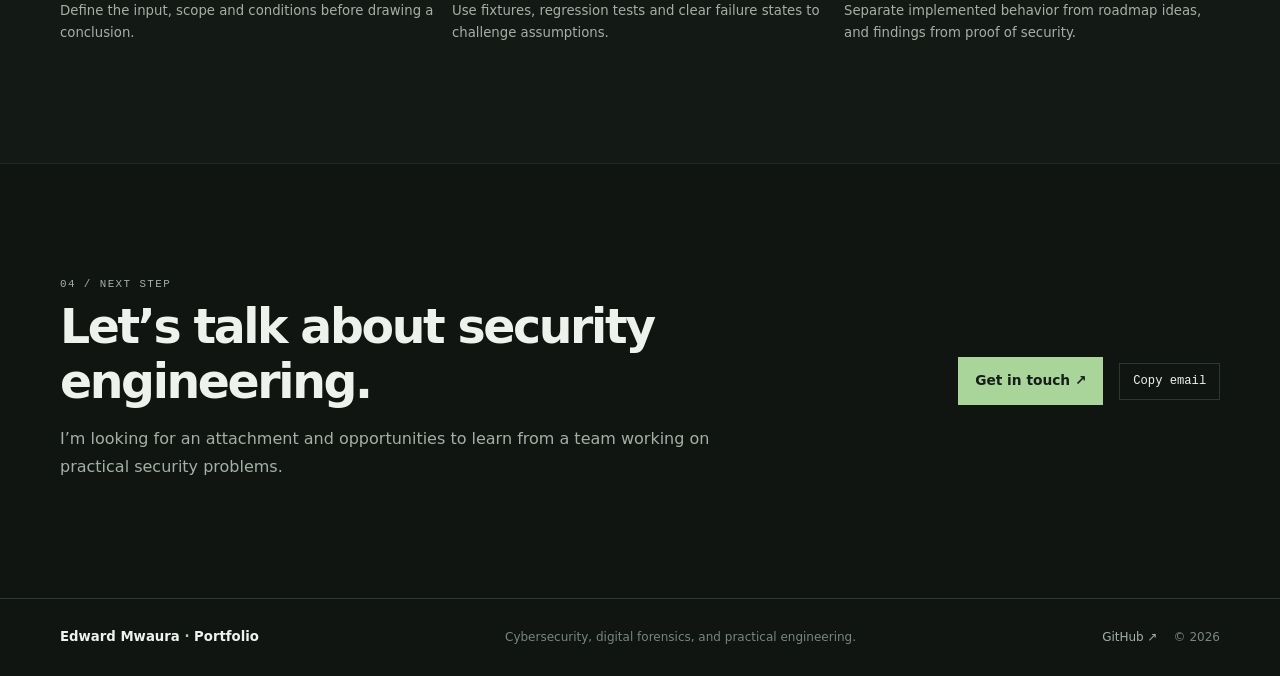
==== commit 96762b07: "Remove LinkedIn links from portfolio" ====
--- a/index.html
+++ b/index.html
@@ -62,5 +62,5 @@
 </div></section>
 <section class="section"><div class="container closing-band"><div><p class="section-kicker">04 / NEXT STEP</p><h2>Let’s talk about security engineering.</h2><p>I’m looking for an attachment and opportunities to learn from a team working on practical security problems.</p></div><div class="contact-inline"><a class="button button-primary" href="./contact.html">Get in touch ↗</a><button class="copy-email" type="button" data-copy-email="edwardmugo@proton.me">Copy email</button></div></div></section>
 </main>
-<footer class="site-footer"><div class="container footer-inner"><a class="footer-name" href="./index.html">Edward Mwaura <span>·</span> Portfolio</a><p>Cybersecurity, digital forensics, and practical engineering.</p><div class="footer-links"><a href="https://github.com/HuginnsHammer" rel="me">GitHub ↗</a><a href="https://www.linkedin.com/in/edwardmugo" rel="me">LinkedIn ↗</a><span>© <span data-year>2026</span></span></div></div></footer>
+<footer class="site-footer"><div class="container footer-inner"><a class="footer-name" href="./index.html">Edward Mwaura <span>·</span> Portfolio</a><p>Cybersecurity, digital forensics, and practical engineering.</p><div class="footer-links"><a href="https://github.com/HuginnsHammer" rel="me">GitHub ↗</a><span>© <span data-year>2026</span></span></div></div></footer>
 </body></html>
